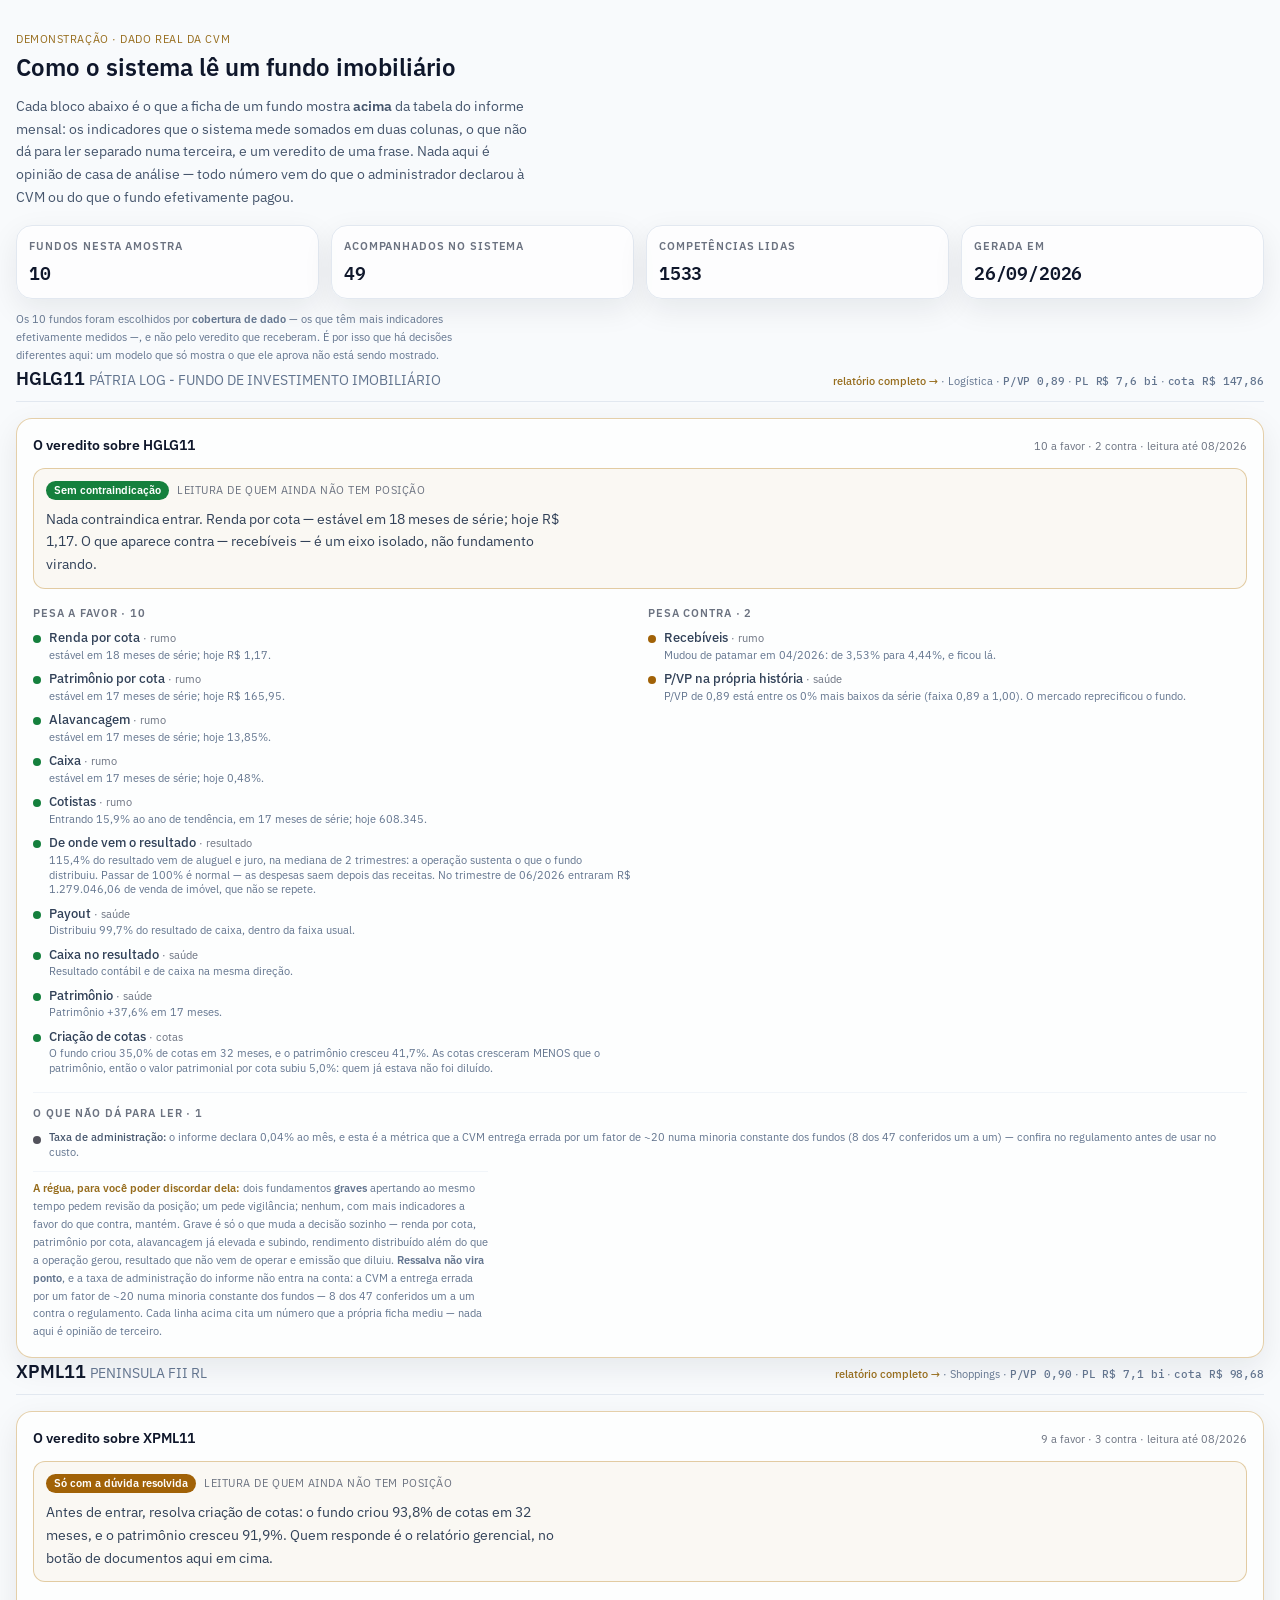
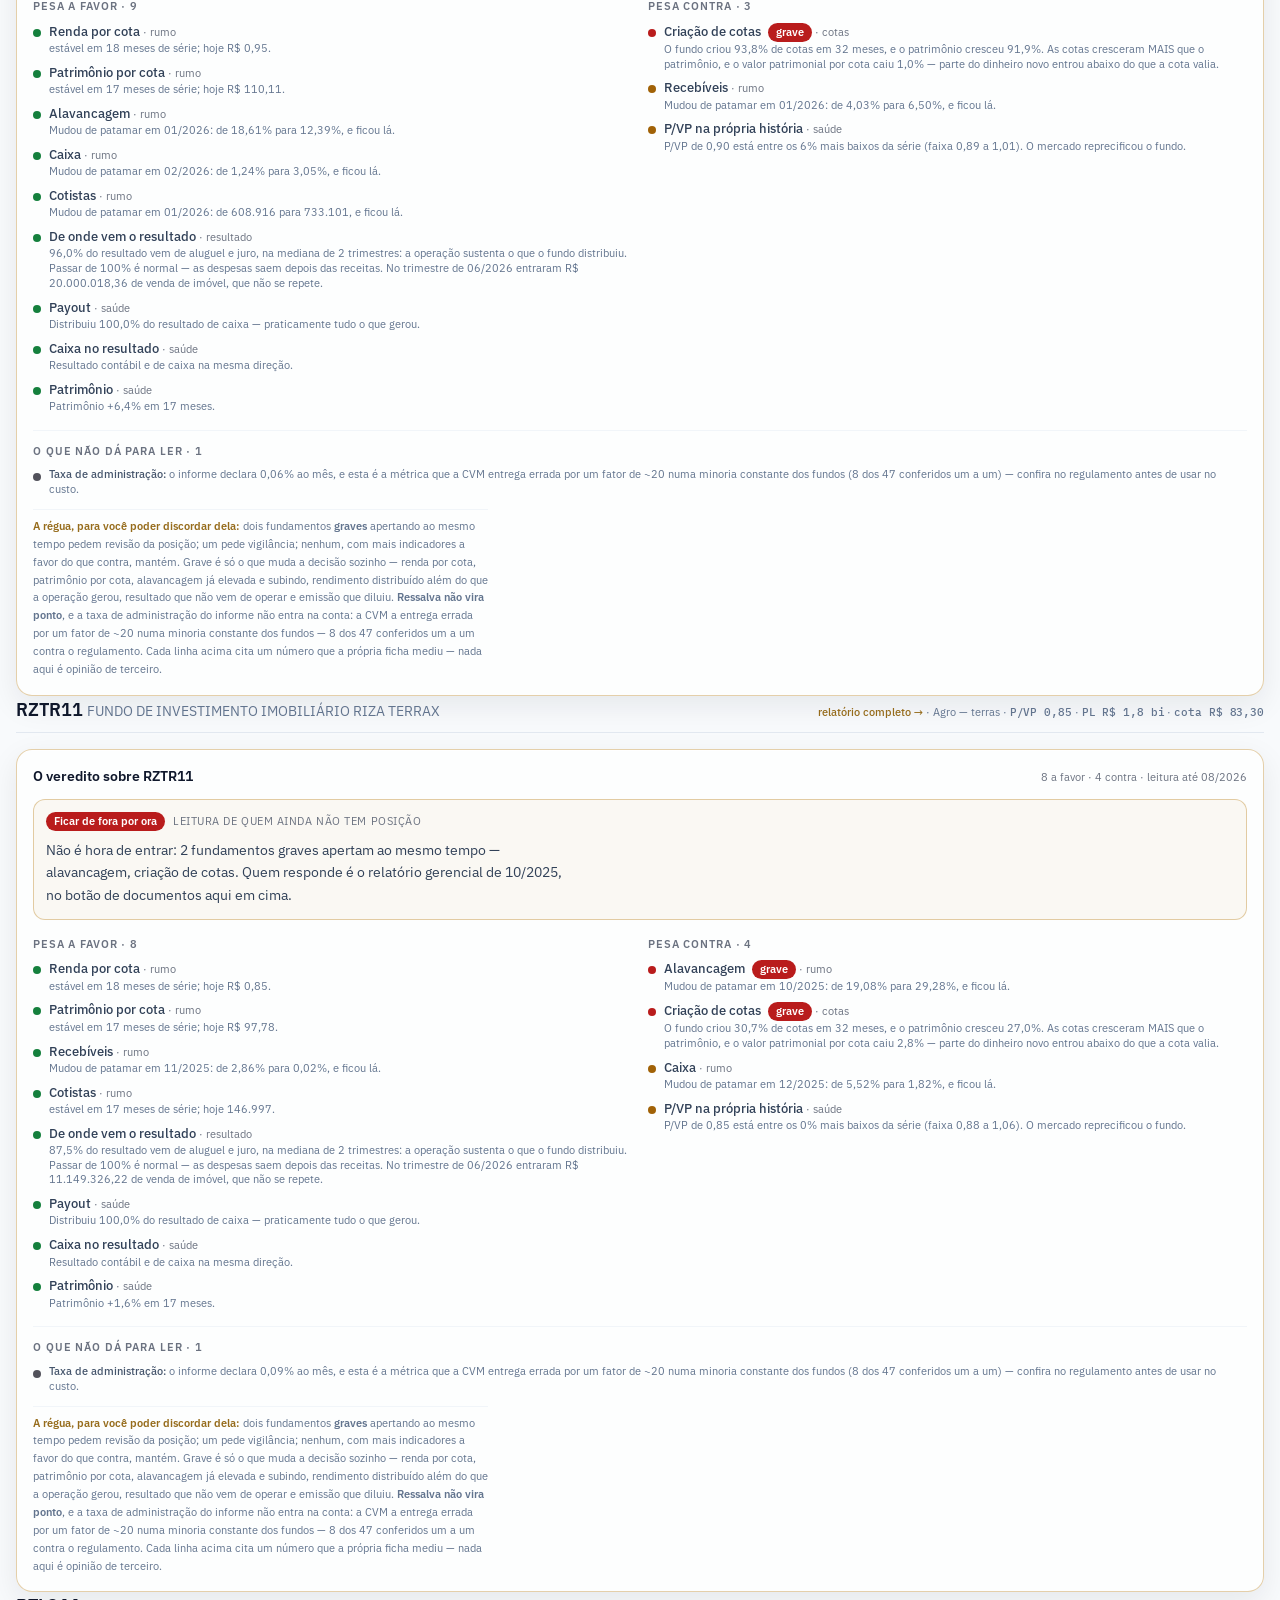
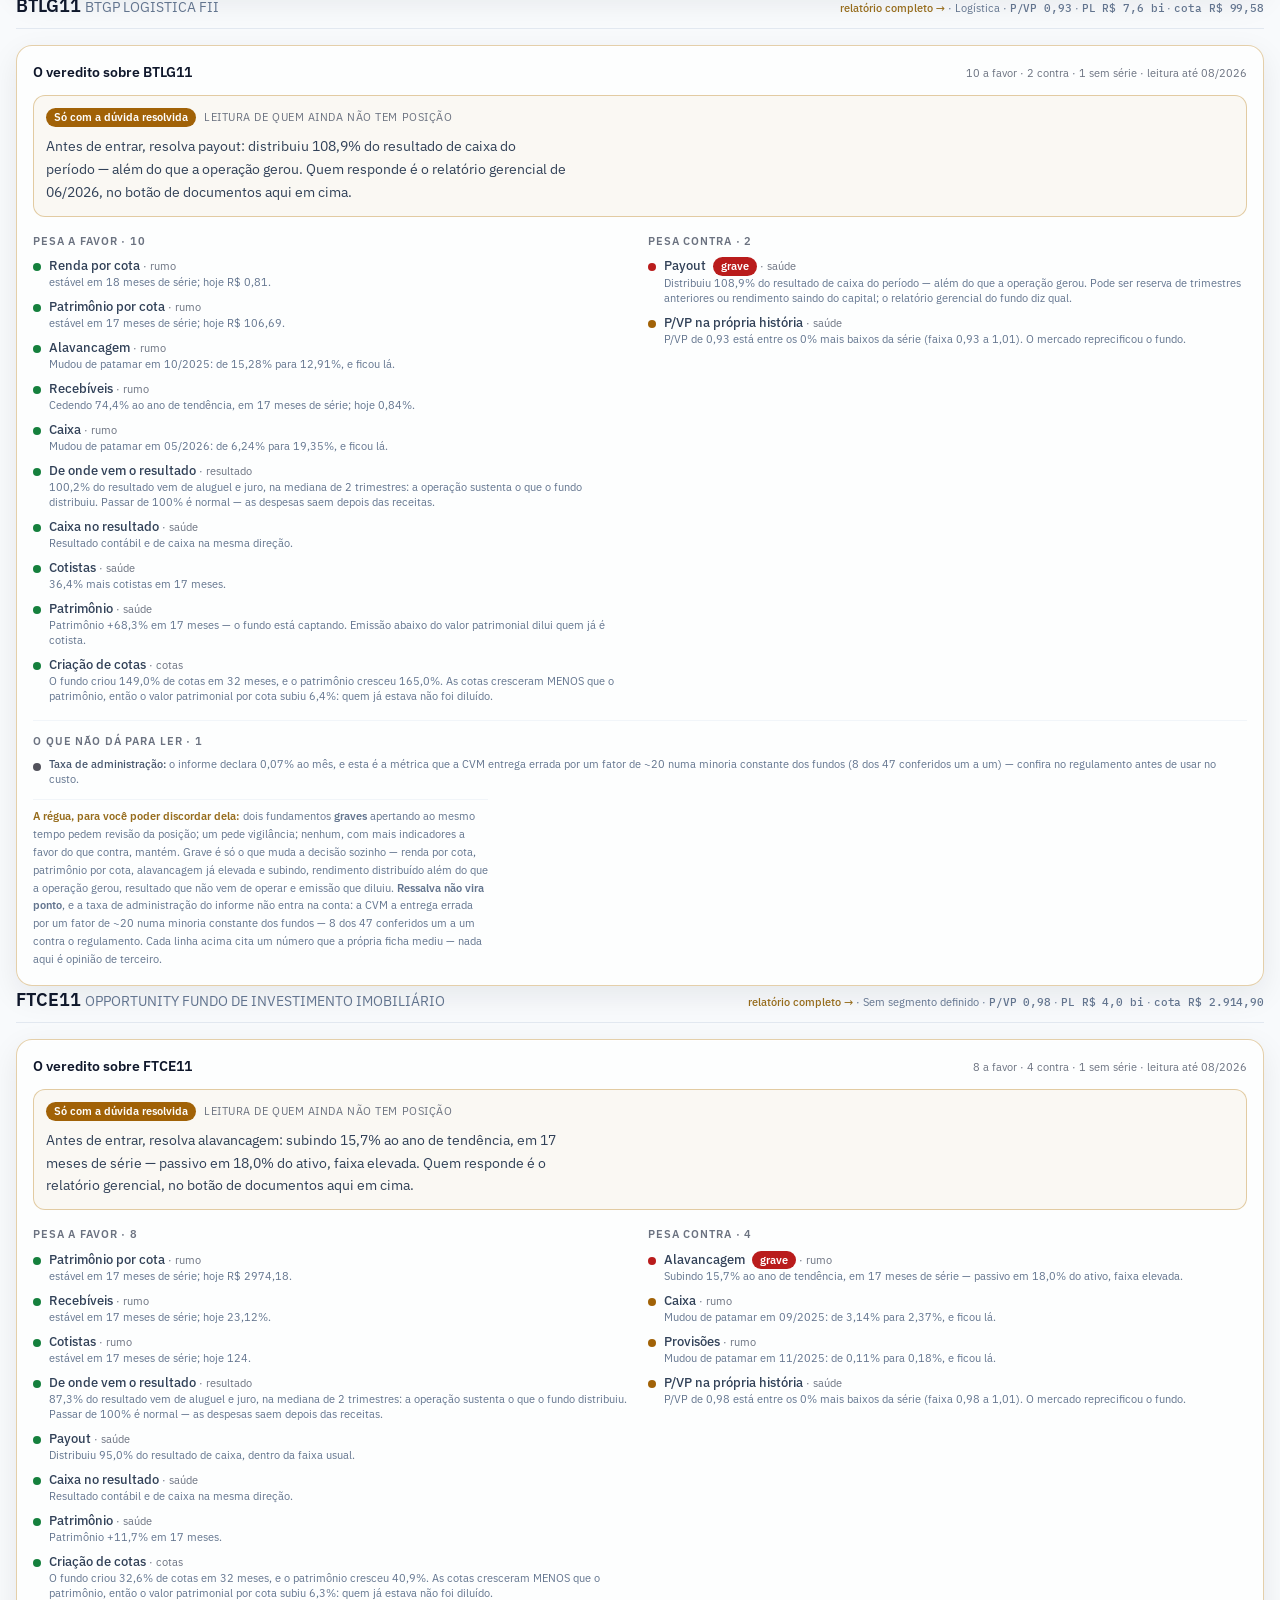
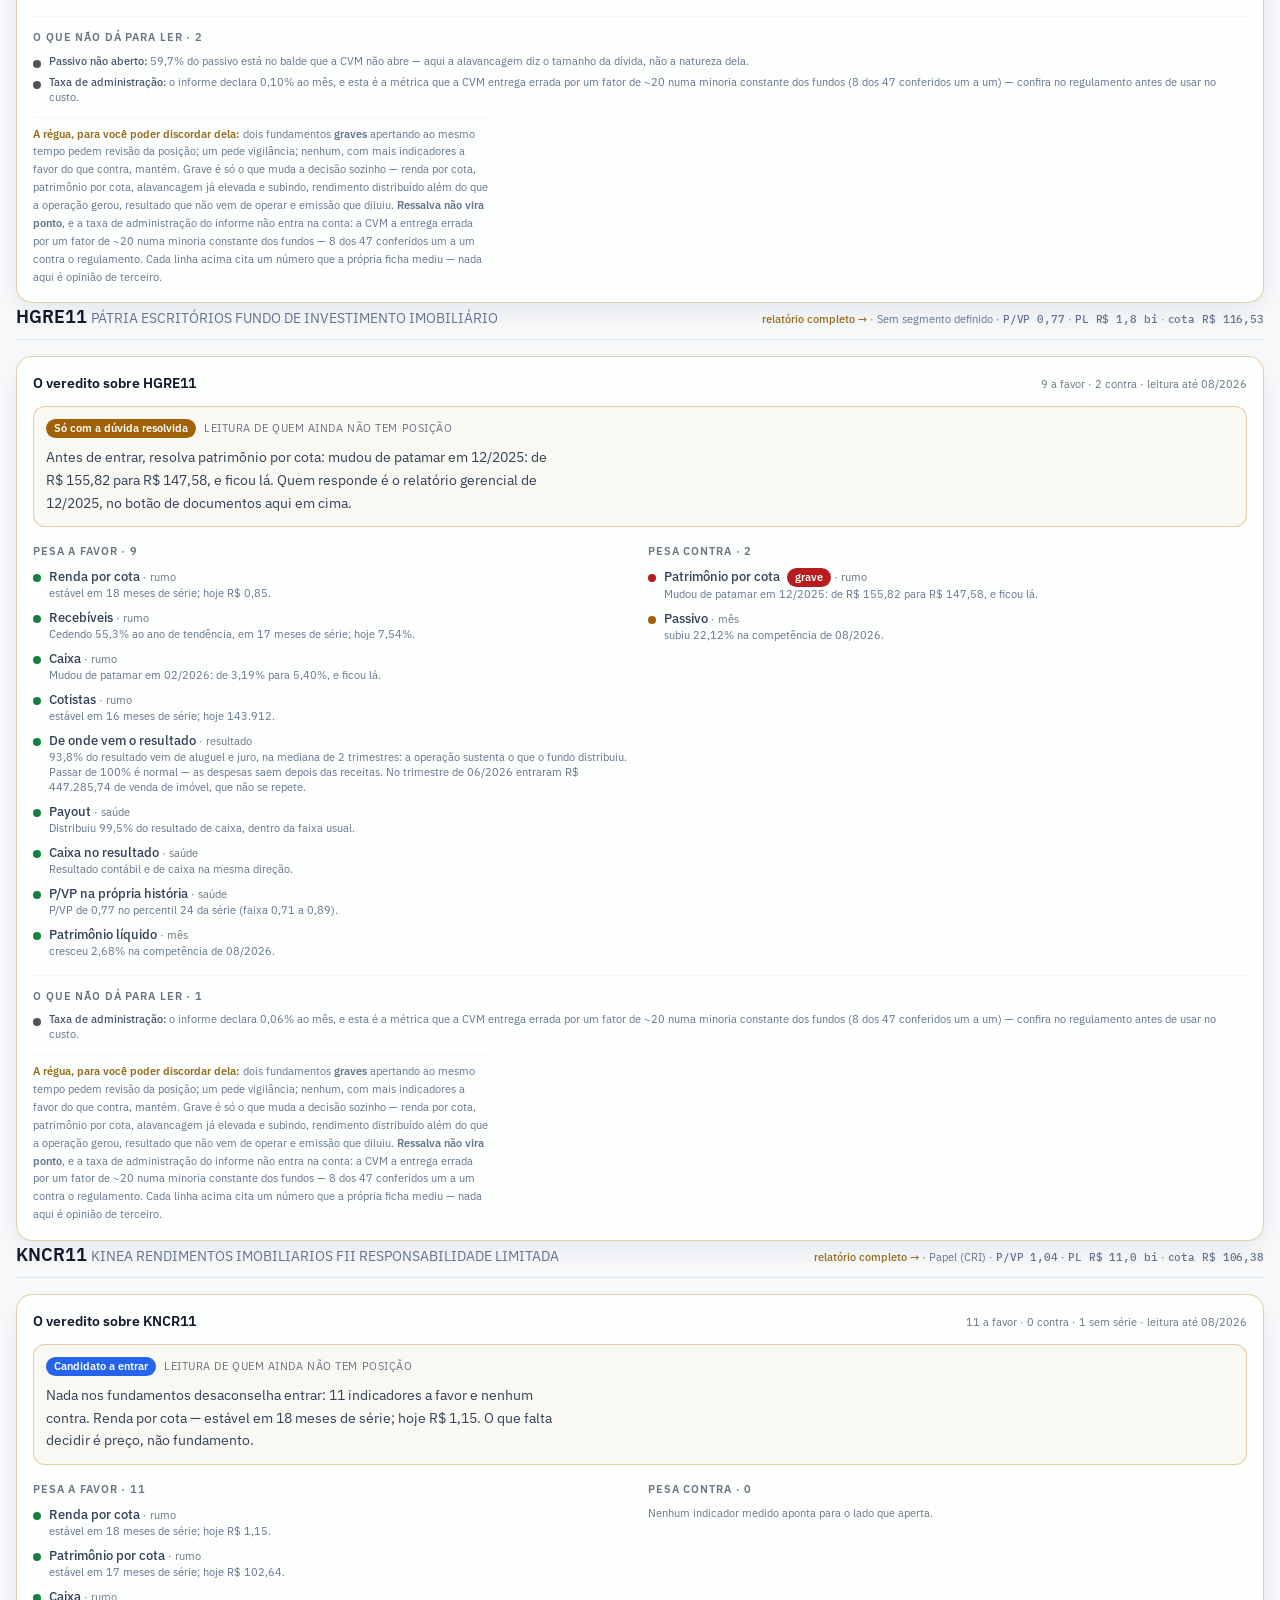
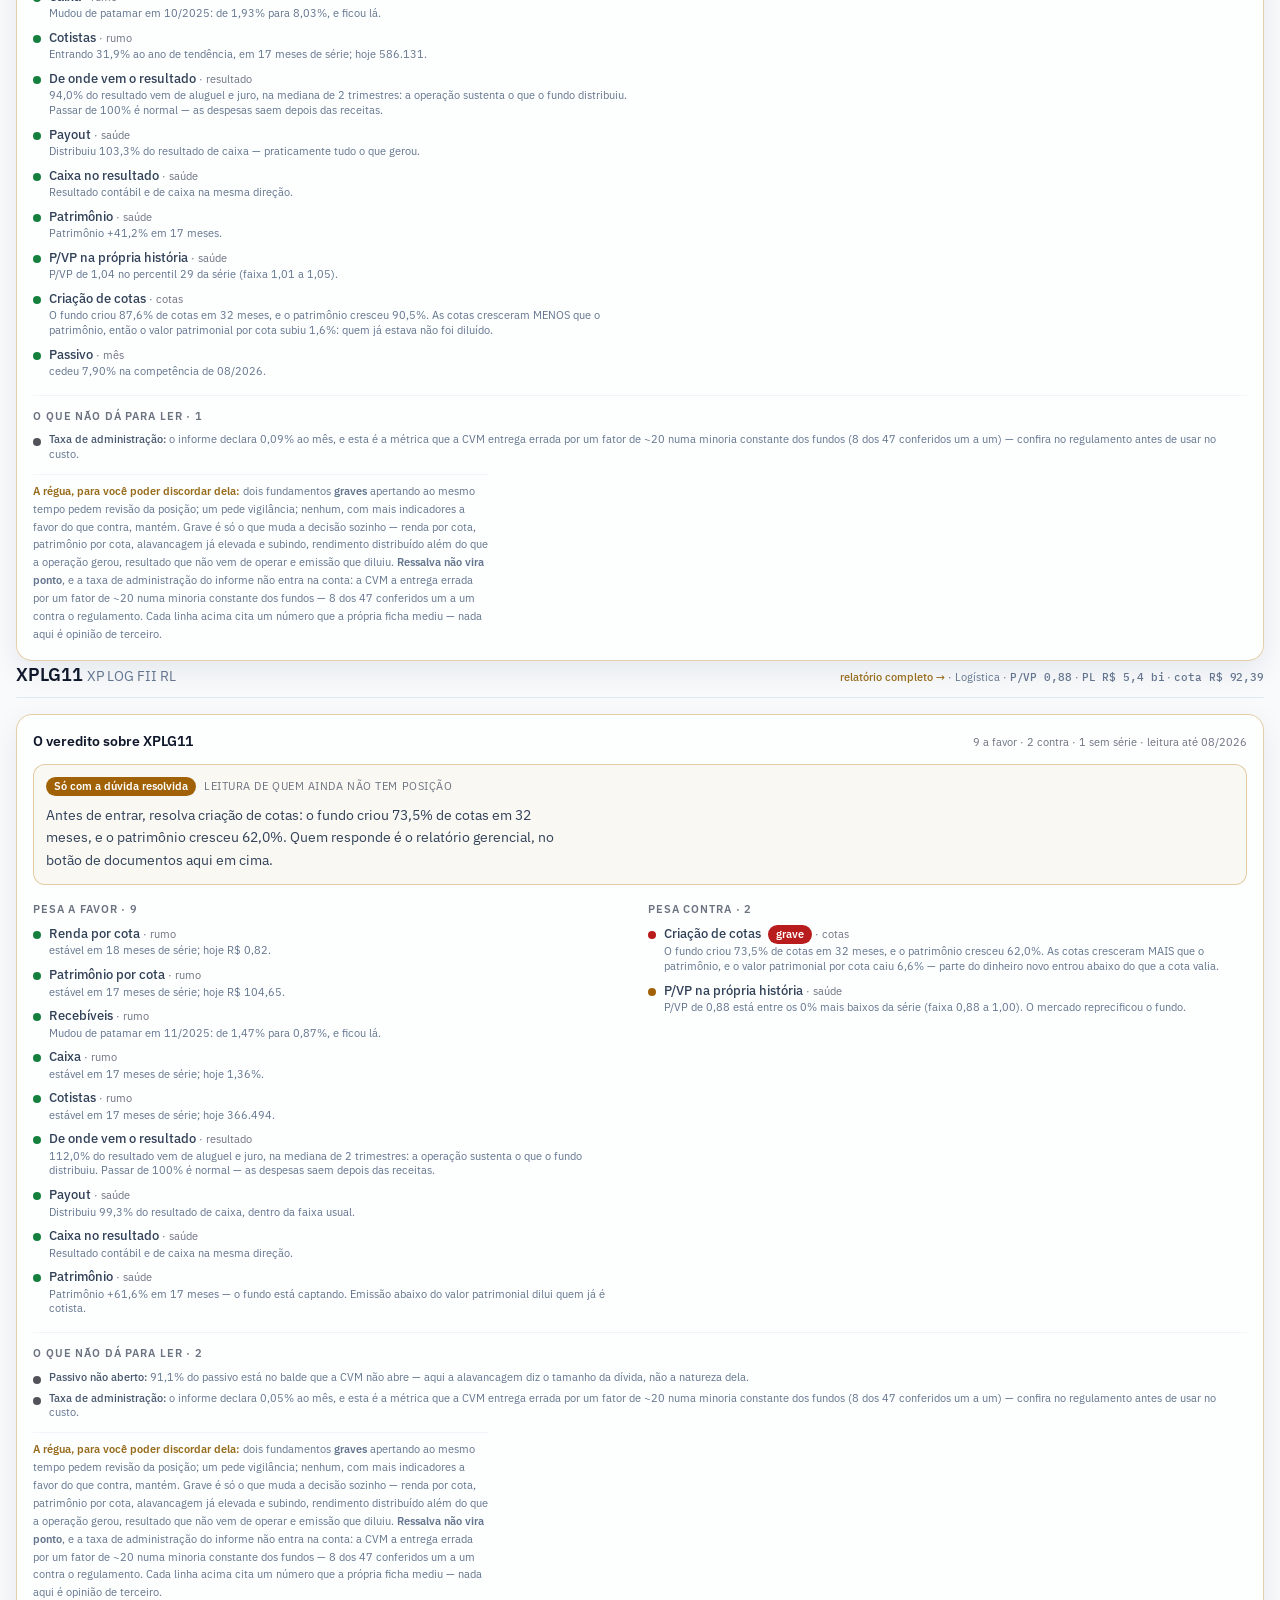
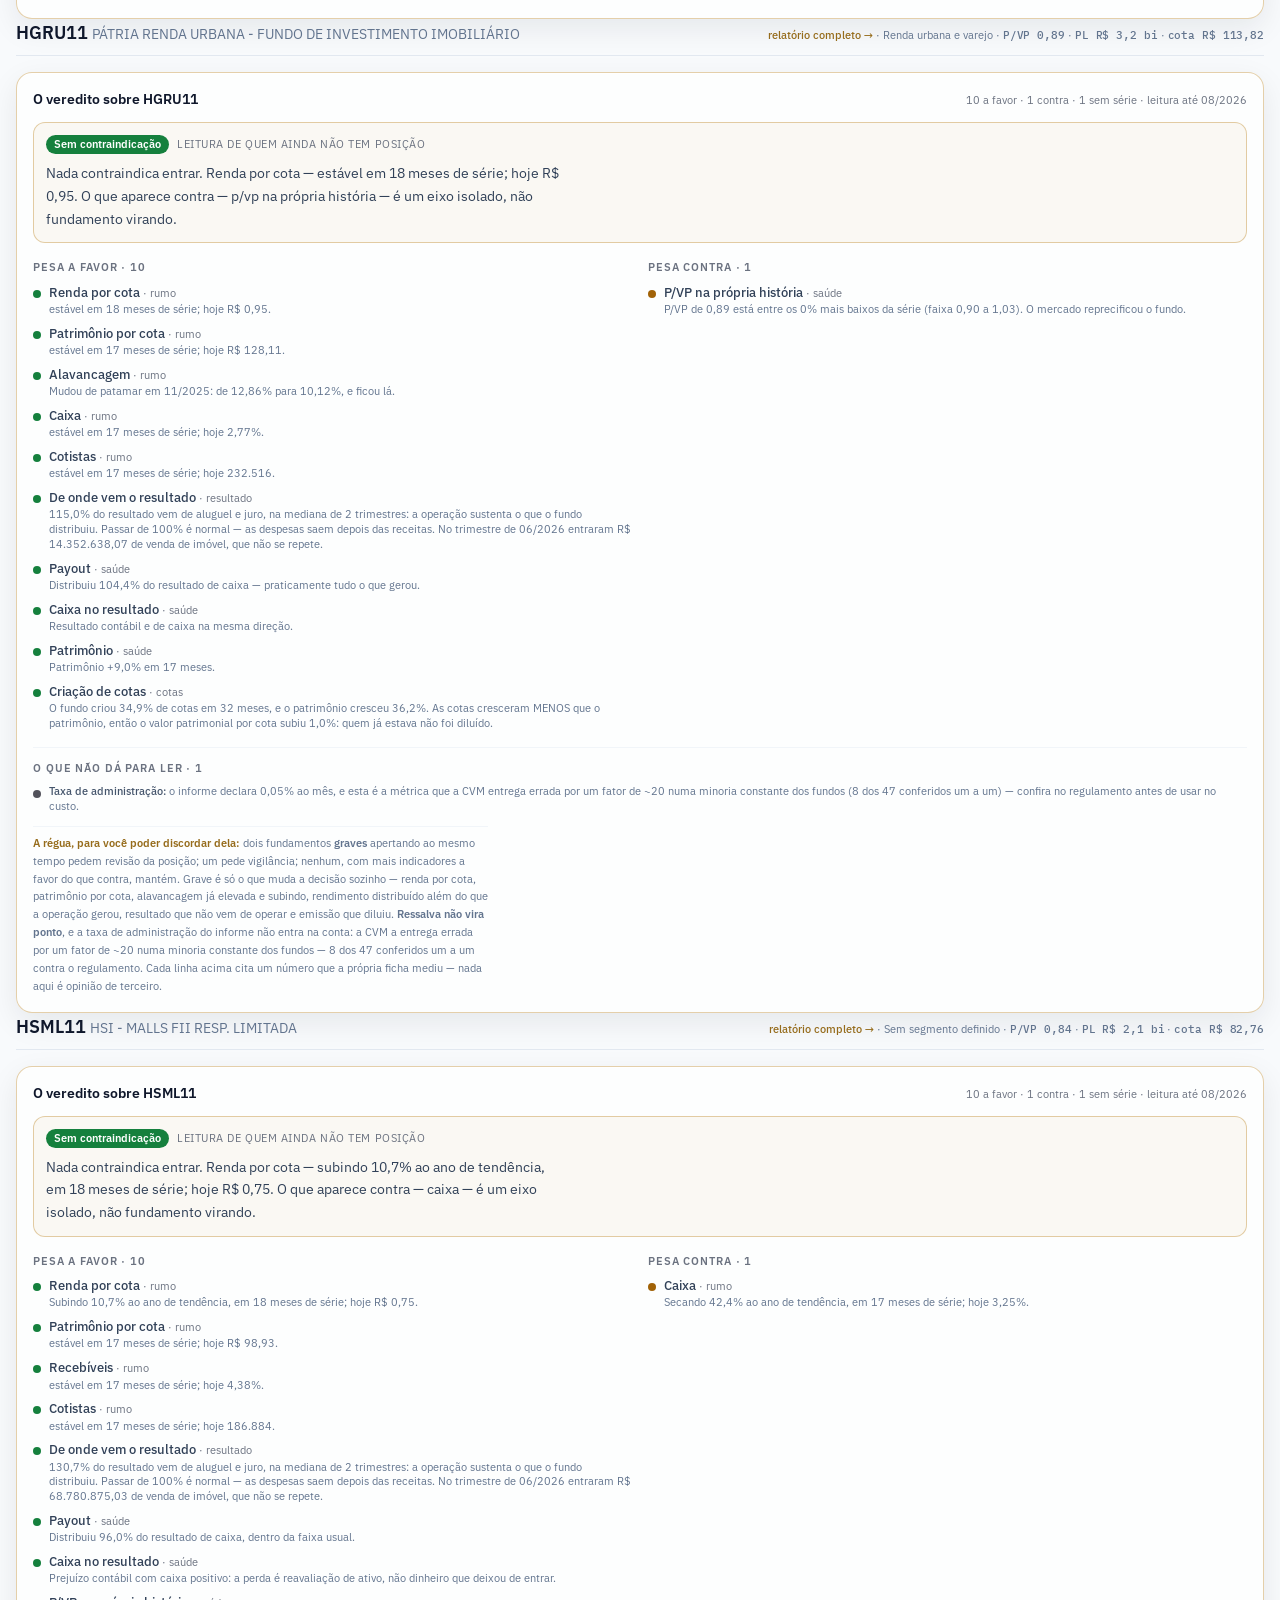
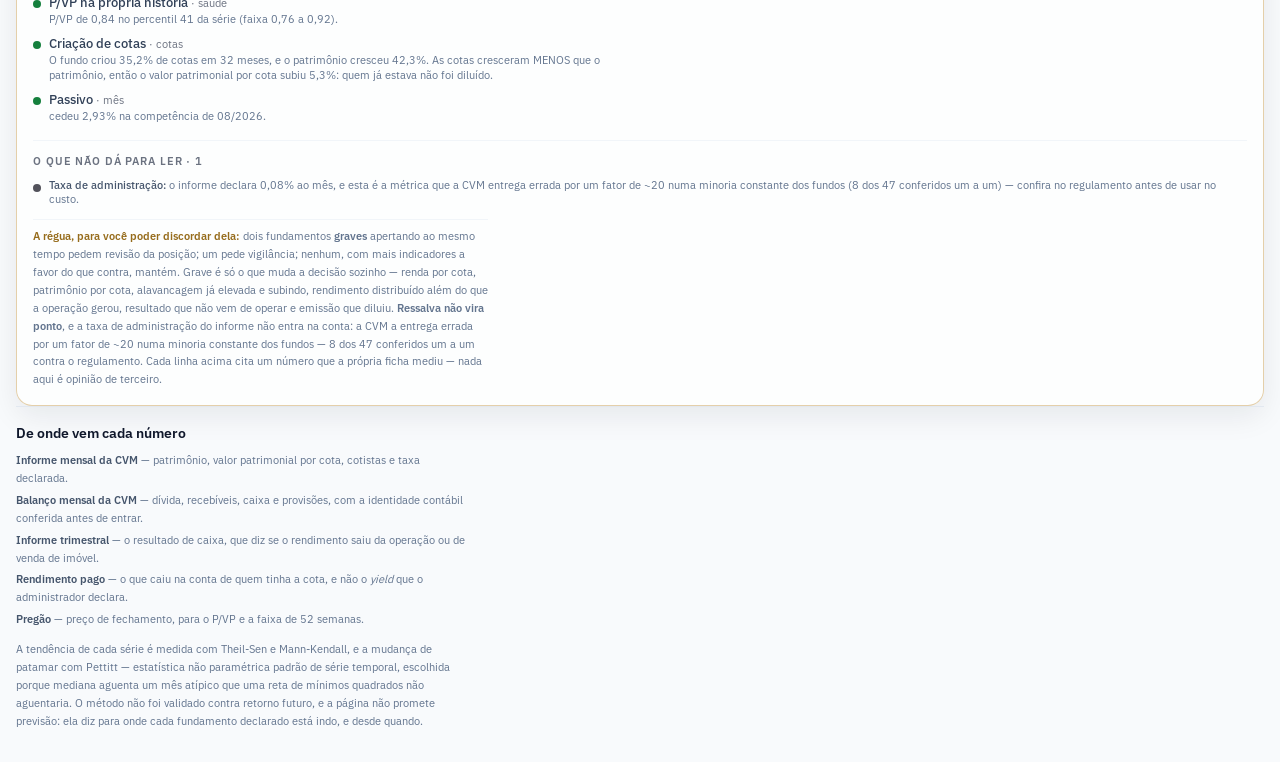
==== index.html @ 57e3ba71 "A demonstração pública: dez fundos lidos pelo sistema Páginas estáticas geradas por bin/gerar_pagina" ====
<!doctype html>
<html lang="pt-br" class="">
<head>
  <meta charset="utf-8">
  <meta name="viewport" content="width=device-width, initial-scale=1">
  <title>Como o sistema lê um fundo imobiliário — 10 exemplos</title>
  
  
  <link rel="stylesheet" href="assets/app.css">
  
</head>
<body class="bg-slate-50">
  <main class="mx-auto max-w-5xl px-4 py-8">
    <header class="mb-8">
      <p class="text-rotulo uppercase tracking-wider text-brand-texto">Demonstração · dado real da CVM</p>
      <h1 class="mt-1 text-2xl font-semibold text-slate-900">Como o sistema lê um fundo imobiliário</h1>
      <p class="mt-3 max-w-prose text-sm leading-relaxed text-slate-600">
        Cada bloco abaixo é o que a ficha de um fundo mostra <strong>acima</strong> da tabela do informe
        mensal: os indicadores que o sistema mede somados em duas colunas, o que não dá para ler
        separado numa terceira, e um veredito de uma frase. Nada aqui é opinião de casa de análise —
        todo número vem do que o administrador declarou à CVM ou do que o fundo efetivamente pagou.
      </p>
      <dl class="mt-4 grid grid-cols-2 gap-3 sm:grid-cols-4">
        <div class="card card-soft p-3">
          <dt class="card-titulo">Fundos nesta amostra</dt>
          <dd class="num mt-1 text-lg font-semibold text-slate-900">10</dd>
        </div>
        <div class="card card-soft p-3">
          <dt class="card-titulo">Acompanhados no sistema</dt>
          <dd class="num mt-1 text-lg font-semibold text-slate-900">49</dd>
        </div>
        <div class="card card-soft p-3">
          <dt class="card-titulo">Competências lidas</dt>
          <dd class="num mt-1 text-lg font-semibold text-slate-900">1533</dd>
        </div>
        <div class="card card-soft p-3">
          <dt class="card-titulo">Gerada em</dt>
          <dd class="num mt-1 text-lg font-semibold text-slate-900">26/09/2026</dd>
        </div>
      </dl>
      <p class="mt-3 max-w-prose text-rotulo leading-relaxed text-slate-500">
        Os 10 fundos foram escolhidos por <strong>cobertura de dado</strong> — os que têm
        mais indicadores efetivamente medidos —, e não pelo veredito que receberam. É por isso que
        há decisões diferentes aqui: um modelo que só mostra o que ele aprova não está sendo mostrado.
      </p>
    </header>

    
      <section class="mb-8">
        <div class="flex flex-wrap items-baseline justify-between gap-x-3 gap-y-1 border-b border-slate-200 pb-2 dark:border-white/10">
          <h2 class="text-lg font-semibold text-slate-900">
            HGLG11
            <span class="text-sm font-normal text-slate-500">PÁTRIA LOG - FUNDO DE INVESTIMENTO IMOBILIÁRIO</span>
          </h2>
          <p class="text-rotulo text-slate-500">
            
              <a href="fundo-hglg11.html" class="font-medium text-brand-texto hover:underline">relatório completo →</a>
              ·
            
            Logística
            · <span class="num">P/VP 0,89</span>
            · <span class="num">PL R$ 7,6 bi</span>
            · <span class="num">cota R$ 147,86</span>
          </p>
        </div>
        
<div class="card card-soft mt-4 border-brand/40 p-4">
  <div class="mb-3 flex flex-wrap items-baseline justify-between gap-2">
    <h2 class="secao-titulo">O veredito sobre HGLG11</h2>
    <span class="text-rotulo text-slate-400">
      10 a favor · 2 contra
      · leitura até 08/2026
    </span>
  </div>

  <div class="rounded-xl border border-brand/40 bg-brand/5 p-3">
    <div class="flex flex-wrap items-center gap-2">
      <span class="tag tag-estavel">Sem contraindicação</span>
      
      <span class="text-rotulo uppercase tracking-wider text-slate-400">
        leitura de quem ainda não tem posição
        
      </span>
    </div>
    
    <p class="mt-2 max-w-prose text-sm leading-relaxed text-slate-700">Nada contraindica entrar. Renda por cota — estável em 18 meses de série; hoje R$ 1,17. O que aparece contra — recebíveis — é um eixo isolado, não fundamento virando.</p>
  </div>

  
    <div class="mt-4 grid gap-4 md:grid-cols-2">
      <div>
        <h3 class="card-titulo mb-2">Pesa a favor · 10</h3>
        
          <ul class="space-y-2">
            
              <li class="flex items-start gap-2">
                <span class="ponto ponto-estavel mt-1.5" aria-hidden="true"></span>
                <span class="min-w-0">
                  <span class="block text-dado font-medium text-slate-700">
                    Renda por cota
                    <span class="text-rotulo font-normal text-slate-400">· rumo</span>
                  </span>
                  <span class="block text-rotulo text-slate-500">estável em 18 meses de série; hoje R$ 1,17.</span>
                </span>
              </li>
            
              <li class="flex items-start gap-2">
                <span class="ponto ponto-estavel mt-1.5" aria-hidden="true"></span>
                <span class="min-w-0">
                  <span class="block text-dado font-medium text-slate-700">
                    Patrimônio por cota
                    <span class="text-rotulo font-normal text-slate-400">· rumo</span>
                  </span>
                  <span class="block text-rotulo text-slate-500">estável em 17 meses de série; hoje R$ 165,95.</span>
                </span>
              </li>
            
              <li class="flex items-start gap-2">
                <span class="ponto ponto-estavel mt-1.5" aria-hidden="true"></span>
                <span class="min-w-0">
                  <span class="block text-dado font-medium text-slate-700">
                    Alavancagem
                    <span class="text-rotulo font-normal text-slate-400">· rumo</span>
                  </span>
                  <span class="block text-rotulo text-slate-500">estável em 17 meses de série; hoje 13,85%.</span>
                </span>
              </li>
            
              <li class="flex items-start gap-2">
                <span class="ponto ponto-estavel mt-1.5" aria-hidden="true"></span>
                <span class="min-w-0">
                  <span class="block text-dado font-medium text-slate-700">
                    Caixa
                    <span class="text-rotulo font-normal text-slate-400">· rumo</span>
                  </span>
                  <span class="block text-rotulo text-slate-500">estável em 17 meses de série; hoje 0,48%.</span>
                </span>
              </li>
            
              <li class="flex items-start gap-2">
                <span class="ponto ponto-estavel mt-1.5" aria-hidden="true"></span>
                <span class="min-w-0">
                  <span class="block text-dado font-medium text-slate-700">
                    Cotistas
                    <span class="text-rotulo font-normal text-slate-400">· rumo</span>
                  </span>
                  <span class="block text-rotulo text-slate-500">Entrando 15,9% ao ano de tendência, em 17 meses de série; hoje 608.345.</span>
                </span>
              </li>
            
              <li class="flex items-start gap-2">
                <span class="ponto ponto-estavel mt-1.5" aria-hidden="true"></span>
                <span class="min-w-0">
                  <span class="block text-dado font-medium text-slate-700">
                    De onde vem o resultado
                    <span class="text-rotulo font-normal text-slate-400">· resultado</span>
                  </span>
                  <span class="block text-rotulo text-slate-500">115,4% do resultado vem de aluguel e juro, na mediana de 2 trimestres: a operação sustenta o que o fundo distribuiu. Passar de 100% é normal — as despesas saem depois das receitas. No trimestre de 06/2026 entraram R$ 1.279.046,06 de venda de imóvel, que não se repete.</span>
                </span>
              </li>
            
              <li class="flex items-start gap-2">
                <span class="ponto ponto-estavel mt-1.5" aria-hidden="true"></span>
                <span class="min-w-0">
                  <span class="block text-dado font-medium text-slate-700">
                    Payout
                    <span class="text-rotulo font-normal text-slate-400">· saúde</span>
                  </span>
                  <span class="block text-rotulo text-slate-500">Distribuiu 99,7% do resultado de caixa, dentro da faixa usual.</span>
                </span>
              </li>
            
              <li class="flex items-start gap-2">
                <span class="ponto ponto-estavel mt-1.5" aria-hidden="true"></span>
                <span class="min-w-0">
                  <span class="block text-dado font-medium text-slate-700">
                    Caixa no resultado
                    <span class="text-rotulo font-normal text-slate-400">· saúde</span>
                  </span>
                  <span class="block text-rotulo text-slate-500">Resultado contábil e de caixa na mesma direção.</span>
                </span>
              </li>
            
              <li class="flex items-start gap-2">
                <span class="ponto ponto-estavel mt-1.5" aria-hidden="true"></span>
                <span class="min-w-0">
                  <span class="block text-dado font-medium text-slate-700">
                    Patrimônio
                    <span class="text-rotulo font-normal text-slate-400">· saúde</span>
                  </span>
                  <span class="block text-rotulo text-slate-500">Patrimônio +37,6% em 17 meses.</span>
                </span>
              </li>
            
              <li class="flex items-start gap-2">
                <span class="ponto ponto-estavel mt-1.5" aria-hidden="true"></span>
                <span class="min-w-0">
                  <span class="block text-dado font-medium text-slate-700">
                    Criação de cotas
                    <span class="text-rotulo font-normal text-slate-400">· cotas</span>
                  </span>
                  <span class="block text-rotulo text-slate-500">O fundo criou 35,0% de cotas em 32 meses, e o patrimônio cresceu 41,7%. As cotas cresceram MENOS que o patrimônio, então o valor patrimonial por cota subiu 5,0%: quem já estava não foi diluído.</span>
                </span>
              </li>
            
          </ul>
        
      </div>

      <div>
        <h3 class="card-titulo mb-2">Pesa contra · 2</h3>
        
          <ul class="space-y-2">
            
              <li class="flex items-start gap-2">
                
                <span class="ponto mt-1.5 ponto-alerta"
                      aria-hidden="true"></span>
                <span class="min-w-0">
                  <span class="block text-dado font-medium text-slate-700">
                    Recebíveis
                    
                    <span class="text-rotulo font-normal text-slate-400">· rumo</span>
                  </span>
                  <span class="block text-rotulo text-slate-500">Mudou de patamar em 04/2026: de 3,53% para 4,44%, e ficou lá.</span>
                </span>
              </li>
            
              <li class="flex items-start gap-2">
                
                <span class="ponto mt-1.5 ponto-alerta"
                      aria-hidden="true"></span>
                <span class="min-w-0">
                  <span class="block text-dado font-medium text-slate-700">
                    P/VP na própria história
                    
                    <span class="text-rotulo font-normal text-slate-400">· saúde</span>
                  </span>
                  <span class="block text-rotulo text-slate-500">P/VP de 0,89 está entre os 0% mais baixos da série (faixa 0,89 a 1,00). O mercado reprecificou o fundo.</span>
                </span>
              </li>
            
          </ul>
        
      </div>
    </div>
  

  
    <div class="mt-4 border-t border-slate-100 pt-3 dark:border-white/10">
      <h3 class="card-titulo mb-2">O que não dá para ler · 1</h3>
      <ul class="space-y-1.5">
        
          <li class="flex items-start gap-2">
            <span class="ponto ponto-neutro mt-1.5" aria-hidden="true"></span>
            <span class="text-rotulo text-slate-500">
              <strong class="font-medium text-slate-600">Taxa de administração:</strong> o informe declara 0,04% ao mês, e esta é a métrica que a CVM entrega errada por um fator de ~20 numa minoria constante dos fundos (8 dos 47 conferidos um a um) — confira no regulamento antes de usar no custo.
            </span>
          </li>
        
      </ul>
    </div>
  

  <p class="mt-3 max-w-prose border-t border-slate-100 pt-2 text-rotulo leading-relaxed text-slate-500 dark:border-white/10">
    <strong class="text-brand-texto">A régua, para você poder discordar dela:</strong>
    dois fundamentos <strong>graves</strong> apertando ao mesmo tempo pedem revisão da posição;
    um pede vigilância; nenhum, com mais indicadores a favor do que contra, mantém.
    Grave é só o que muda a decisão sozinho — renda por cota, patrimônio por cota, alavancagem
    já elevada e subindo, rendimento distribuído além do que a operação gerou, resultado que
    não vem de operar e emissão que diluiu.
    <strong>Ressalva não vira ponto</strong>, e a taxa de administração do informe não entra na
    conta: a CVM a entrega errada por um fator de ~20 numa minoria constante dos fundos — 8 dos 47
    conferidos um a um contra o regulamento.
    Cada linha acima cita um número que a própria ficha mediu — nada aqui é opinião de terceiro.
  </p>
</div>

      </section>
    
      <section class="mb-8">
        <div class="flex flex-wrap items-baseline justify-between gap-x-3 gap-y-1 border-b border-slate-200 pb-2 dark:border-white/10">
          <h2 class="text-lg font-semibold text-slate-900">
            XPML11
            <span class="text-sm font-normal text-slate-500">PENINSULA FII RL</span>
          </h2>
          <p class="text-rotulo text-slate-500">
            
              <a href="fundo-xpml11.html" class="font-medium text-brand-texto hover:underline">relatório completo →</a>
              ·
            
            Shoppings
            · <span class="num">P/VP 0,90</span>
            · <span class="num">PL R$ 7,1 bi</span>
            · <span class="num">cota R$ 98,68</span>
          </p>
        </div>
        
<div class="card card-soft mt-4 border-brand/40 p-4">
  <div class="mb-3 flex flex-wrap items-baseline justify-between gap-2">
    <h2 class="secao-titulo">O veredito sobre XPML11</h2>
    <span class="text-rotulo text-slate-400">
      9 a favor · 3 contra
      · leitura até 08/2026
    </span>
  </div>

  <div class="rounded-xl border border-brand/40 bg-brand/5 p-3">
    <div class="flex flex-wrap items-center gap-2">
      <span class="tag tag-alerta">Só com a dúvida resolvida</span>
      
      <span class="text-rotulo uppercase tracking-wider text-slate-400">
        leitura de quem ainda não tem posição
        
      </span>
    </div>
    
    <p class="mt-2 max-w-prose text-sm leading-relaxed text-slate-700">Antes de entrar, resolva criação de cotas: o fundo criou 93,8% de cotas em 32 meses, e o patrimônio cresceu 91,9%. Quem responde é o relatório gerencial, no botão de documentos aqui em cima.</p>
  </div>

  
    <div class="mt-4 grid gap-4 md:grid-cols-2">
      <div>
        <h3 class="card-titulo mb-2">Pesa a favor · 9</h3>
        
          <ul class="space-y-2">
            
              <li class="flex items-start gap-2">
                <span class="ponto ponto-estavel mt-1.5" aria-hidden="true"></span>
                <span class="min-w-0">
                  <span class="block text-dado font-medium text-slate-700">
                    Renda por cota
                    <span class="text-rotulo font-normal text-slate-400">· rumo</span>
                  </span>
                  <span class="block text-rotulo text-slate-500">estável em 18 meses de série; hoje R$ 0,95.</span>
                </span>
              </li>
            
              <li class="flex items-start gap-2">
                <span class="ponto ponto-estavel mt-1.5" aria-hidden="true"></span>
                <span class="min-w-0">
                  <span class="block text-dado font-medium text-slate-700">
                    Patrimônio por cota
                    <span class="text-rotulo font-normal text-slate-400">· rumo</span>
                  </span>
                  <span class="block text-rotulo text-slate-500">estável em 17 meses de série; hoje R$ 110,11.</span>
                </span>
              </li>
            
              <li class="flex items-start gap-2">
                <span class="ponto ponto-estavel mt-1.5" aria-hidden="true"></span>
                <span class="min-w-0">
                  <span class="block text-dado font-medium text-slate-700">
                    Alavancagem
                    <span class="text-rotulo font-normal text-slate-400">· rumo</span>
                  </span>
                  <span class="block text-rotulo text-slate-500">Mudou de patamar em 01/2026: de 18,61% para 12,39%, e ficou lá.</span>
                </span>
              </li>
            
              <li class="flex items-start gap-2">
                <span class="ponto ponto-estavel mt-1.5" aria-hidden="true"></span>
                <span class="min-w-0">
                  <span class="block text-dado font-medium text-slate-700">
                    Caixa
                    <span class="text-rotulo font-normal text-slate-400">· rumo</span>
                  </span>
                  <span class="block text-rotulo text-slate-500">Mudou de patamar em 02/2026: de 1,24% para 3,05%, e ficou lá.</span>
                </span>
              </li>
            
              <li class="flex items-start gap-2">
                <span class="ponto ponto-estavel mt-1.5" aria-hidden="true"></span>
                <span class="min-w-0">
                  <span class="block text-dado font-medium text-slate-700">
                    Cotistas
                    <span class="text-rotulo font-normal text-slate-400">· rumo</span>
                  </span>
                  <span class="block text-rotulo text-slate-500">Mudou de patamar em 01/2026: de 608.916 para 733.101, e ficou lá.</span>
                </span>
              </li>
            
              <li class="flex items-start gap-2">
                <span class="ponto ponto-estavel mt-1.5" aria-hidden="true"></span>
                <span class="min-w-0">
                  <span class="block text-dado font-medium text-slate-700">
                    De onde vem o resultado
                    <span class="text-rotulo font-normal text-slate-400">· resultado</span>
                  </span>
                  <span class="block text-rotulo text-slate-500">96,0% do resultado vem de aluguel e juro, na mediana de 2 trimestres: a operação sustenta o que o fundo distribuiu. Passar de 100% é normal — as despesas saem depois das receitas. No trimestre de 06/2026 entraram R$ 20.000.018,36 de venda de imóvel, que não se repete.</span>
                </span>
              </li>
            
              <li class="flex items-start gap-2">
                <span class="ponto ponto-estavel mt-1.5" aria-hidden="true"></span>
                <span class="min-w-0">
                  <span class="block text-dado font-medium text-slate-700">
                    Payout
                    <span class="text-rotulo font-normal text-slate-400">· saúde</span>
                  </span>
                  <span class="block text-rotulo text-slate-500">Distribuiu 100,0% do resultado de caixa — praticamente tudo o que gerou.</span>
                </span>
              </li>
            
              <li class="flex items-start gap-2">
                <span class="ponto ponto-estavel mt-1.5" aria-hidden="true"></span>
                <span class="min-w-0">
                  <span class="block text-dado font-medium text-slate-700">
                    Caixa no resultado
                    <span class="text-rotulo font-normal text-slate-400">· saúde</span>
                  </span>
                  <span class="block text-rotulo text-slate-500">Resultado contábil e de caixa na mesma direção.</span>
                </span>
              </li>
            
              <li class="flex items-start gap-2">
                <span class="ponto ponto-estavel mt-1.5" aria-hidden="true"></span>
                <span class="min-w-0">
                  <span class="block text-dado font-medium text-slate-700">
                    Patrimônio
                    <span class="text-rotulo font-normal text-slate-400">· saúde</span>
                  </span>
                  <span class="block text-rotulo text-slate-500">Patrimônio +6,4% em 17 meses.</span>
                </span>
              </li>
            
          </ul>
        
      </div>

      <div>
        <h3 class="card-titulo mb-2">Pesa contra · 3</h3>
        
          <ul class="space-y-2">
            
              <li class="flex items-start gap-2">
                
                <span class="ponto mt-1.5 ponto-pior"
                      aria-hidden="true"></span>
                <span class="min-w-0">
                  <span class="block text-dado font-medium text-slate-700">
                    Criação de cotas
                    <span class="tag tag-pior ml-1">grave</span>
                    <span class="text-rotulo font-normal text-slate-400">· cotas</span>
                  </span>
                  <span class="block text-rotulo text-slate-500">O fundo criou 93,8% de cotas em 32 meses, e o patrimônio cresceu 91,9%. As cotas cresceram MAIS que o patrimônio, e o valor patrimonial por cota caiu 1,0% — parte do dinheiro novo entrou abaixo do que a cota valia.</span>
                </span>
              </li>
            
              <li class="flex items-start gap-2">
                
                <span class="ponto mt-1.5 ponto-alerta"
                      aria-hidden="true"></span>
                <span class="min-w-0">
                  <span class="block text-dado font-medium text-slate-700">
                    Recebíveis
                    
                    <span class="text-rotulo font-normal text-slate-400">· rumo</span>
                  </span>
                  <span class="block text-rotulo text-slate-500">Mudou de patamar em 01/2026: de 4,03% para 6,50%, e ficou lá.</span>
                </span>
              </li>
            
              <li class="flex items-start gap-2">
                
                <span class="ponto mt-1.5 ponto-alerta"
                      aria-hidden="true"></span>
                <span class="min-w-0">
                  <span class="block text-dado font-medium text-slate-700">
                    P/VP na própria história
                    
                    <span class="text-rotulo font-normal text-slate-400">· saúde</span>
                  </span>
                  <span class="block text-rotulo text-slate-500">P/VP de 0,90 está entre os 6% mais baixos da série (faixa 0,89 a 1,01). O mercado reprecificou o fundo.</span>
                </span>
              </li>
            
          </ul>
        
      </div>
    </div>
  

  
    <div class="mt-4 border-t border-slate-100 pt-3 dark:border-white/10">
      <h3 class="card-titulo mb-2">O que não dá para ler · 1</h3>
      <ul class="space-y-1.5">
        
          <li class="flex items-start gap-2">
            <span class="ponto ponto-neutro mt-1.5" aria-hidden="true"></span>
            <span class="text-rotulo text-slate-500">
              <strong class="font-medium text-slate-600">Taxa de administração:</strong> o informe declara 0,06% ao mês, e esta é a métrica que a CVM entrega errada por um fator de ~20 numa minoria constante dos fundos (8 dos 47 conferidos um a um) — confira no regulamento antes de usar no custo.
            </span>
          </li>
        
      </ul>
    </div>
  

  <p class="mt-3 max-w-prose border-t border-slate-100 pt-2 text-rotulo leading-relaxed text-slate-500 dark:border-white/10">
    <strong class="text-brand-texto">A régua, para você poder discordar dela:</strong>
    dois fundamentos <strong>graves</strong> apertando ao mesmo tempo pedem revisão da posição;
    um pede vigilância; nenhum, com mais indicadores a favor do que contra, mantém.
    Grave é só o que muda a decisão sozinho — renda por cota, patrimônio por cota, alavancagem
    já elevada e subindo, rendimento distribuído além do que a operação gerou, resultado que
    não vem de operar e emissão que diluiu.
    <strong>Ressalva não vira ponto</strong>, e a taxa de administração do informe não entra na
    conta: a CVM a entrega errada por um fator de ~20 numa minoria constante dos fundos — 8 dos 47
    conferidos um a um contra o regulamento.
    Cada linha acima cita um número que a própria ficha mediu — nada aqui é opinião de terceiro.
  </p>
</div>

      </section>
    
      <section class="mb-8">
        <div class="flex flex-wrap items-baseline justify-between gap-x-3 gap-y-1 border-b border-slate-200 pb-2 dark:border-white/10">
          <h2 class="text-lg font-semibold text-slate-900">
            RZTR11
            <span class="text-sm font-normal text-slate-500">FUNDO DE INVESTIMENTO IMOBILIÁRIO RIZA TERRAX</span>
          </h2>
          <p class="text-rotulo text-slate-500">
            
              <a href="fundo-rztr11.html" class="font-medium text-brand-texto hover:underline">relatório completo →</a>
              ·
            
            Agro — terras
            · <span class="num">P/VP 0,85</span>
            · <span class="num">PL R$ 1,8 bi</span>
            · <span class="num">cota R$ 83,30</span>
          </p>
        </div>
        
<div class="card card-soft mt-4 border-brand/40 p-4">
  <div class="mb-3 flex flex-wrap items-baseline justify-between gap-2">
    <h2 class="secao-titulo">O veredito sobre RZTR11</h2>
    <span class="text-rotulo text-slate-400">
      8 a favor · 4 contra
      · leitura até 08/2026
    </span>
  </div>

  <div class="rounded-xl border border-brand/40 bg-brand/5 p-3">
    <div class="flex flex-wrap items-center gap-2">
      <span class="tag tag-pior">Ficar de fora por ora</span>
      
      <span class="text-rotulo uppercase tracking-wider text-slate-400">
        leitura de quem ainda não tem posição
        
      </span>
    </div>
    
    <p class="mt-2 max-w-prose text-sm leading-relaxed text-slate-700">Não é hora de entrar: 2 fundamentos graves apertam ao mesmo tempo — alavancagem, criação de cotas. Quem responde é o relatório gerencial de 10/2025, no botão de documentos aqui em cima.</p>
  </div>

  
    <div class="mt-4 grid gap-4 md:grid-cols-2">
      <div>
        <h3 class="card-titulo mb-2">Pesa a favor · 8</h3>
        
          <ul class="space-y-2">
            
              <li class="flex items-start gap-2">
                <span class="ponto ponto-estavel mt-1.5" aria-hidden="true"></span>
                <span class="min-w-0">
                  <span class="block text-dado font-medium text-slate-700">
                    Renda por cota
                    <span class="text-rotulo font-normal text-slate-400">· rumo</span>
                  </span>
                  <span class="block text-rotulo text-slate-500">estável em 18 meses de série; hoje R$ 0,85.</span>
                </span>
              </li>
            
              <li class="flex items-start gap-2">
                <span class="ponto ponto-estavel mt-1.5" aria-hidden="true"></span>
                <span class="min-w-0">
                  <span class="block text-dado font-medium text-slate-700">
                    Patrimônio por cota
                    <span class="text-rotulo font-normal text-slate-400">· rumo</span>
                  </span>
                  <span class="block text-rotulo text-slate-500">estável em 17 meses de série; hoje R$ 97,78.</span>
                </span>
              </li>
            
              <li class="flex items-start gap-2">
                <span class="ponto ponto-estavel mt-1.5" aria-hidden="true"></span>
                <span class="min-w-0">
                  <span class="block text-dado font-medium text-slate-700">
                    Recebíveis
                    <span class="text-rotulo font-normal text-slate-400">· rumo</span>
                  </span>
                  <span class="block text-rotulo text-slate-500">Mudou de patamar em 11/2025: de 2,86% para 0,02%, e ficou lá.</span>
                </span>
              </li>
            
              <li class="flex items-start gap-2">
                <span class="ponto ponto-estavel mt-1.5" aria-hidden="true"></span>
                <span class="min-w-0">
                  <span class="block text-dado font-medium text-slate-700">
                    Cotistas
                    <span class="text-rotulo font-normal text-slate-400">· rumo</span>
                  </span>
                  <span class="block text-rotulo text-slate-500">estável em 17 meses de série; hoje 146.997.</span>
                </span>
              </li>
            
              <li class="flex items-start gap-2">
                <span class="ponto ponto-estavel mt-1.5" aria-hidden="true"></span>
                <span class="min-w-0">
                  <span class="block text-dado font-medium text-slate-700">
                    De onde vem o resultado
                    <span class="text-rotulo font-normal text-slate-400">· resultado</span>
                  </span>
                  <span class="block text-rotulo text-slate-500">87,5% do resultado vem de aluguel e juro, na mediana de 2 trimestres: a operação sustenta o que o fundo distribuiu. Passar de 100% é normal — as despesas saem depois das receitas. No trimestre de 06/2026 entraram R$ 11.149.326,22 de venda de imóvel, que não se repete.</span>
                </span>
              </li>
            
              <li class="flex items-start gap-2">
                <span class="ponto ponto-estavel mt-1.5" aria-hidden="true"></span>
                <span class="min-w-0">
                  <span class="block text-dado font-medium text-slate-700">
                    Payout
                    <span class="text-rotulo font-normal text-slate-400">· saúde</span>
                  </span>
                  <span class="block text-rotulo text-slate-500">Distribuiu 100,0% do resultado de caixa — praticamente tudo o que gerou.</span>
                </span>
              </li>
            
              <li class="flex items-start gap-2">
                <span class="ponto ponto-estavel mt-1.5" aria-hidden="true"></span>
                <span class="min-w-0">
                  <span class="block text-dado font-medium text-slate-700">
                    Caixa no resultado
                    <span class="text-rotulo font-normal text-slate-400">· saúde</span>
                  </span>
                  <span class="block text-rotulo text-slate-500">Resultado contábil e de caixa na mesma direção.</span>
                </span>
              </li>
            
              <li class="flex items-start gap-2">
                <span class="ponto ponto-estavel mt-1.5" aria-hidden="true"></span>
                <span class="min-w-0">
                  <span class="block text-dado font-medium text-slate-700">
                    Patrimônio
                    <span class="text-rotulo font-normal text-slate-400">· saúde</span>
                  </span>
                  <span class="block text-rotulo text-slate-500">Patrimônio +1,6% em 17 meses.</span>
                </span>
              </li>
            
          </ul>
        
      </div>

      <div>
        <h3 class="card-titulo mb-2">Pesa contra · 4</h3>
        
          <ul class="space-y-2">
            
              <li class="flex items-start gap-2">
                
                <span class="ponto mt-1.5 ponto-pior"
                      aria-hidden="true"></span>
                <span class="min-w-0">
                  <span class="block text-dado font-medium text-slate-700">
                    Alavancagem
                    <span class="tag tag-pior ml-1">grave</span>
                    <span class="text-rotulo font-normal text-slate-400">· rumo</span>
                  </span>
                  <span class="block text-rotulo text-slate-500">Mudou de patamar em 10/2025: de 19,08% para 29,28%, e ficou lá.</span>
                </span>
              </li>
            
              <li class="flex items-start gap-2">
                
                <span class="ponto mt-1.5 ponto-pior"
                      aria-hidden="true"></span>
                <span class="min-w-0">
                  <span class="block text-dado font-medium text-slate-700">
                    Criação de cotas
                    <span class="tag tag-pior ml-1">grave</span>
                    <span class="text-rotulo font-normal text-slate-400">· cotas</span>
                  </span>
                  <span class="block text-rotulo text-slate-500">O fundo criou 30,7% de cotas em 32 meses, e o patrimônio cresceu 27,0%. As cotas cresceram MAIS que o patrimônio, e o valor patrimonial por cota caiu 2,8% — parte do dinheiro novo entrou abaixo do que a cota valia.</span>
                </span>
              </li>
            
              <li class="flex items-start gap-2">
                
                <span class="ponto mt-1.5 ponto-alerta"
                      aria-hidden="true"></span>
                <span class="min-w-0">
                  <span class="block text-dado font-medium text-slate-700">
                    Caixa
                    
                    <span class="text-rotulo font-normal text-slate-400">· rumo</span>
                  </span>
                  <span class="block text-rotulo text-slate-500">Mudou de patamar em 12/2025: de 5,52% para 1,82%, e ficou lá.</span>
                </span>
              </li>
            
              <li class="flex items-start gap-2">
                
                <span class="ponto mt-1.5 ponto-alerta"
                      aria-hidden="true"></span>
                <span class="min-w-0">
                  <span class="block text-dado font-medium text-slate-700">
                    P/VP na própria história
                    
                    <span class="text-rotulo font-normal text-slate-400">· saúde</span>
                  </span>
                  <span class="block text-rotulo text-slate-500">P/VP de 0,85 está entre os 0% mais baixos da série (faixa 0,88 a 1,06). O mercado reprecificou o fundo.</span>
                </span>
              </li>
            
          </ul>
        
      </div>
    </div>
  

  
    <div class="mt-4 border-t border-slate-100 pt-3 dark:border-white/10">
      <h3 class="card-titulo mb-2">O que não dá para ler · 1</h3>
      <ul class="space-y-1.5">
        
          <li class="flex items-start gap-2">
            <span class="ponto ponto-neutro mt-1.5" aria-hidden="true"></span>
            <span class="text-rotulo text-slate-500">
              <strong class="font-medium text-slate-600">Taxa de administração:</strong> o informe declara 0,09% ao mês, e esta é a métrica que a CVM entrega errada por um fator de ~20 numa minoria constante dos fundos (8 dos 47 conferidos um a um) — confira no regulamento antes de usar no custo.
            </span>
          </li>
        
      </ul>
    </div>
  

  <p class="mt-3 max-w-prose border-t border-slate-100 pt-2 text-rotulo leading-relaxed text-slate-500 dark:border-white/10">
    <strong class="text-brand-texto">A régua, para você poder discordar dela:</strong>
    dois fundamentos <strong>graves</strong> apertando ao mesmo tempo pedem revisão da posição;
    um pede vigilância; nenhum, com mais indicadores a favor do que contra, mantém.
    Grave é só o que muda a decisão sozinho — renda por cota, patrimônio por cota, alavancagem
    já elevada e subindo, rendimento distribuído além do que a operação gerou, resultado que
    não vem de operar e emissão que diluiu.
    <strong>Ressalva não vira ponto</strong>, e a taxa de administração do informe não entra na
    conta: a CVM a entrega errada por um fator de ~20 numa minoria constante dos fundos — 8 dos 47
    conferidos um a um contra o regulamento.
    Cada linha acima cita um número que a própria ficha mediu — nada aqui é opinião de terceiro.
  </p>
</div>

      </section>
    
      <section class="mb-8">
        <div class="flex flex-wrap items-baseline justify-between gap-x-3 gap-y-1 border-b border-slate-200 pb-2 dark:border-white/10">
          <h2 class="text-lg font-semibold text-slate-900">
            BTLG11
            <span class="text-sm font-normal text-slate-500">BTGP LOGISTICA FII</span>
          </h2>
          <p class="text-rotulo text-slate-500">
            
              <a href="fundo-btlg11.html" class="font-medium text-brand-texto hover:underline">relatório completo →</a>
              ·
            
            Logística
            · <span class="num">P/VP 0,93</span>
            · <span class="num">PL R$ 7,6 bi</span>
            · <span class="num">cota R$ 99,58</span>
          </p>
        </div>
        
<div class="card card-soft mt-4 border-brand/40 p-4">
  <div class="mb-3 flex flex-wrap items-baseline justify-between gap-2">
    <h2 class="secao-titulo">O veredito sobre BTLG11</h2>
    <span class="text-rotulo text-slate-400">
      10 a favor · 2 contra · 1 sem série
      · leitura até 08/2026
    </span>
  </div>

  <div class="rounded-xl border border-brand/40 bg-brand/5 p-3">
    <div class="flex flex-wrap items-center gap-2">
      <span class="tag tag-alerta">Só com a dúvida resolvida</span>
      
      <span class="text-rotulo uppercase tracking-wider text-slate-400">
        leitura de quem ainda não tem posição
        
      </span>
    </div>
    
    <p class="mt-2 max-w-prose text-sm leading-relaxed text-slate-700">Antes de entrar, resolva payout: distribuiu 108,9% do resultado de caixa do período — além do que a operação gerou. Quem responde é o relatório gerencial de 06/2026, no botão de documentos aqui em cima.</p>
  </div>

  
    <div class="mt-4 grid gap-4 md:grid-cols-2">
      <div>
        <h3 class="card-titulo mb-2">Pesa a favor · 10</h3>
        
          <ul class="space-y-2">
            
              <li class="flex items-start gap-2">
                <span class="ponto ponto-estavel mt-1.5" aria-hidden="true"></span>
                <span class="min-w-0">
                  <span class="block text-dado font-medium text-slate-700">
                    Renda por cota
                    <span class="text-rotulo font-normal text-slate-400">· rumo</span>
                  </span>
                  <span class="block text-rotulo text-slate-500">estável em 18 meses de série; hoje R$ 0,81.</span>
                </span>
              </li>
            
              <li class="flex items-start gap-2">
                <span class="ponto ponto-estavel mt-1.5" aria-hidden="true"></span>
                <span class="min-w-0">
                  <span class="block text-dado font-medium text-slate-700">
                    Patrimônio por cota
                    <span class="text-rotulo font-normal text-slate-400">· rumo</span>
                  </span>
                  <span class="block text-rotulo text-slate-500">estável em 17 meses de série; hoje R$ 106,69.</span>
                </span>
              </li>
            
              <li class="flex items-start gap-2">
                <span class="ponto ponto-estavel mt-1.5" aria-hidden="true"></span>
                <span class="min-w-0">
                  <span class="block text-dado font-medium text-slate-700">
                    Alavancagem
                    <span class="text-rotulo font-normal text-slate-400">· rumo</span>
                  </span>
                  <span class="block text-rotulo text-slate-500">Mudou de patamar em 10/2025: de 15,28% para 12,91%, e ficou lá.</span>
                </span>
              </li>
            
              <li class="flex items-start gap-2">
                <span class="ponto ponto-estavel mt-1.5" aria-hidden="true"></span>
                <span class="min-w-0">
                  <span class="block text-dado font-medium text-slate-700">
                    Recebíveis
                    <span class="text-rotulo font-normal text-slate-400">· rumo</span>
                  </span>
                  <span class="block text-rotulo text-slate-500">Cedendo 74,4% ao ano de tendência, em 17 meses de série; hoje 0,84%.</span>
                </span>
              </li>
            
              <li class="flex items-start gap-2">
                <span class="ponto ponto-estavel mt-1.5" aria-hidden="true"></span>
                <span class="min-w-0">
                  <span class="block text-dado font-medium text-slate-700">
                    Caixa
                    <span class="text-rotulo font-normal text-slate-400">· rumo</span>
                  </span>
                  <span class="block text-rotulo text-slate-500">Mudou de patamar em 05/2026: de 6,24% para 19,35%, e ficou lá.</span>
                </span>
              </li>
            
              <li class="flex items-start gap-2">
                <span class="ponto ponto-estavel mt-1.5" aria-hidden="true"></span>
                <span class="min-w-0">
                  <span class="block text-dado font-medium text-slate-700">
                    De onde vem o resultado
                    <span class="text-rotulo font-normal text-slate-400">· resultado</span>
                  </span>
                  <span class="block text-rotulo text-slate-500">100,2% do resultado vem de aluguel e juro, na mediana de 2 trimestres: a operação sustenta o que o fundo distribuiu. Passar de 100% é normal — as despesas saem depois das receitas.</span>
                </span>
              </li>
            
              <li class="flex items-start gap-2">
                <span class="ponto ponto-estavel mt-1.5" aria-hidden="true"></span>
                <span class="min-w-0">
                  <span class="block text-dado font-medium text-slate-700">
                    Caixa no resultado
                    <span class="text-rotulo font-normal text-slate-400">· saúde</span>
                  </span>
                  <span class="block text-rotulo text-slate-500">Resultado contábil e de caixa na mesma direção.</span>
                </span>
              </li>
            
              <li class="flex items-start gap-2">
                <span class="ponto ponto-estavel mt-1.5" aria-hidden="true"></span>
                <span class="min-w-0">
                  <span class="block text-dado font-medium text-slate-700">
                    Cotistas
                    <span class="text-rotulo font-normal text-slate-400">· saúde</span>
                  </span>
                  <span class="block text-rotulo text-slate-500">36,4% mais cotistas em 17 meses.</span>
                </span>
              </li>
            
              <li class="flex items-start gap-2">
                <span class="ponto ponto-estavel mt-1.5" aria-hidden="true"></span>
                <span class="min-w-0">
                  <span class="block text-dado font-medium text-slate-700">
                    Patrimônio
                    <span class="text-rotulo font-normal text-slate-400">· saúde</span>
                  </span>
                  <span class="block text-rotulo text-slate-500">Patrimônio +68,3% em 17 meses — o fundo está captando. Emissão abaixo do valor patrimonial dilui quem já é cotista.</span>
                </span>
              </li>
            
              <li class="flex items-start gap-2">
                <span class="ponto ponto-estavel mt-1.5" aria-hidden="true"></span>
                <span class="min-w-0">
                  <span class="block text-dado font-medium text-slate-700">
                    Criação de cotas
                    <span class="text-rotulo font-normal text-slate-400">· cotas</span>
                  </span>
                  <span class="block text-rotulo text-slate-500">O fundo criou 149,0% de cotas em 32 meses, e o patrimônio cresceu 165,0%. As cotas cresceram MENOS que o patrimônio, então o valor patrimonial por cota subiu 6,4%: quem já estava não foi diluído.</span>
                </span>
              </li>
            
          </ul>
        
      </div>

      <div>
        <h3 class="card-titulo mb-2">Pesa contra · 2</h3>
        
          <ul class="space-y-2">
            
              <li class="flex items-start gap-2">
                
                <span class="ponto mt-1.5 ponto-pior"
                      aria-hidden="true"></span>
                <span class="min-w-0">
                  <span class="block text-dado font-medium text-slate-700">
                    Payout
                    <span class="tag tag-pior ml-1">grave</span>
                    <span class="text-rotulo font-normal text-slate-400">· saúde</span>
                  </span>
                  <span class="block text-rotulo text-slate-500">Distribuiu 108,9% do resultado de caixa do período — além do que a operação gerou. Pode ser reserva de trimestres anteriores ou rendimento saindo do capital; o relatório gerencial do fundo diz qual.</span>
                </span>
              </li>
            
              <li class="flex items-start gap-2">
                
                <span class="ponto mt-1.5 ponto-alerta"
                      aria-hidden="true"></span>
                <span class="min-w-0">
                  <span class="block text-dado font-medium text-slate-700">
                    P/VP na própria história
                    
                    <span class="text-rotulo font-normal text-slate-400">· saúde</span>
                  </span>
                  <span class="block text-rotulo text-slate-500">P/VP de 0,93 está entre os 0% mais baixos da série (faixa 0,93 a 1,01). O mercado reprecificou o fundo.</span>
                </span>
              </li>
            
          </ul>
        
      </div>
    </div>
  

  
    <div class="mt-4 border-t border-slate-100 pt-3 dark:border-white/10">
      <h3 class="card-titulo mb-2">O que não dá para ler · 1</h3>
      <ul class="space-y-1.5">
        
          <li class="flex items-start gap-2">
            <span class="ponto ponto-neutro mt-1.5" aria-hidden="true"></span>
            <span class="text-rotulo text-slate-500">
              <strong class="font-medium text-slate-600">Taxa de administração:</strong> o informe declara 0,07% ao mês, e esta é a métrica que a CVM entrega errada por um fator de ~20 numa minoria constante dos fundos (8 dos 47 conferidos um a um) — confira no regulamento antes de usar no custo.
            </span>
          </li>
        
      </ul>
    </div>
  

  <p class="mt-3 max-w-prose border-t border-slate-100 pt-2 text-rotulo leading-relaxed text-slate-500 dark:border-white/10">
    <strong class="text-brand-texto">A régua, para você poder discordar dela:</strong>
    dois fundamentos <strong>graves</strong> apertando ao mesmo tempo pedem revisão da posição;
    um pede vigilância; nenhum, com mais indicadores a favor do que contra, mantém.
    Grave é só o que muda a decisão sozinho — renda por cota, patrimônio por cota, alavancagem
    já elevada e subindo, rendimento distribuído além do que a operação gerou, resultado que
    não vem de operar e emissão que diluiu.
    <strong>Ressalva não vira ponto</strong>, e a taxa de administração do informe não entra na
    conta: a CVM a entrega errada por um fator de ~20 numa minoria constante dos fundos — 8 dos 47
    conferidos um a um contra o regulamento.
    Cada linha acima cita um número que a própria ficha mediu — nada aqui é opinião de terceiro.
  </p>
</div>

      </section>
    
      <section class="mb-8">
        <div class="flex flex-wrap items-baseline justify-between gap-x-3 gap-y-1 border-b border-slate-200 pb-2 dark:border-white/10">
          <h2 class="text-lg font-semibold text-slate-900">
            FTCE11
            <span class="text-sm font-normal text-slate-500">OPPORTUNITY FUNDO DE INVESTIMENTO IMOBILIÁRIO</span>
          </h2>
          <p class="text-rotulo text-slate-500">
            
              <a href="fundo-ftce11.html" class="font-medium text-brand-texto hover:underline">relatório completo →</a>
              ·
            
            Sem segmento definido
            · <span class="num">P/VP 0,98</span>
            · <span class="num">PL R$ 4,0 bi</span>
            · <span class="num">cota R$ 2.914,90</span>
          </p>
        </div>
        
<div class="card card-soft mt-4 border-brand/40 p-4">
  <div class="mb-3 flex flex-wrap items-baseline justify-between gap-2">
    <h2 class="secao-titulo">O veredito sobre FTCE11</h2>
    <span class="text-rotulo text-slate-400">
      8 a favor · 4 contra · 1 sem série
      · leitura até 08/2026
    </span>
  </div>

  <div class="rounded-xl border border-brand/40 bg-brand/5 p-3">
    <div class="flex flex-wrap items-center gap-2">
      <span class="tag tag-alerta">Só com a dúvida resolvida</span>
      
      <span class="text-rotulo uppercase tracking-wider text-slate-400">
        leitura de quem ainda não tem posição
        
      </span>
    </div>
    
    <p class="mt-2 max-w-prose text-sm leading-relaxed text-slate-700">Antes de entrar, resolva alavancagem: subindo 15,7% ao ano de tendência, em 17 meses de série — passivo em 18,0% do ativo, faixa elevada. Quem responde é o relatório gerencial, no botão de documentos aqui em cima.</p>
  </div>

  
    <div class="mt-4 grid gap-4 md:grid-cols-2">
      <div>
        <h3 class="card-titulo mb-2">Pesa a favor · 8</h3>
        
          <ul class="space-y-2">
            
              <li class="flex items-start gap-2">
                <span class="ponto ponto-estavel mt-1.5" aria-hidden="true"></span>
                <span class="min-w-0">
                  <span class="block text-dado font-medium text-slate-700">
                    Patrimônio por cota
                    <span class="text-rotulo font-normal text-slate-400">· rumo</span>
                  </span>
                  <span class="block text-rotulo text-slate-500">estável em 17 meses de série; hoje R$ 2974,18.</span>
                </span>
              </li>
            
              <li class="flex items-start gap-2">
                <span class="ponto ponto-estavel mt-1.5" aria-hidden="true"></span>
                <span class="min-w-0">
                  <span class="block text-dado font-medium text-slate-700">
                    Recebíveis
                    <span class="text-rotulo font-normal text-slate-400">· rumo</span>
                  </span>
                  <span class="block text-rotulo text-slate-500">estável em 17 meses de série; hoje 23,12%.</span>
                </span>
              </li>
            
              <li class="flex items-start gap-2">
                <span class="ponto ponto-estavel mt-1.5" aria-hidden="true"></span>
                <span class="min-w-0">
                  <span class="block text-dado font-medium text-slate-700">
                    Cotistas
                    <span class="text-rotulo font-normal text-slate-400">· rumo</span>
                  </span>
                  <span class="block text-rotulo text-slate-500">estável em 17 meses de série; hoje 124.</span>
                </span>
              </li>
            
              <li class="flex items-start gap-2">
                <span class="ponto ponto-estavel mt-1.5" aria-hidden="true"></span>
                <span class="min-w-0">
                  <span class="block text-dado font-medium text-slate-700">
                    De onde vem o resultado
                    <span class="text-rotulo font-normal text-slate-400">· resultado</span>
                  </span>
                  <span class="block text-rotulo text-slate-500">87,3% do resultado vem de aluguel e juro, na mediana de 2 trimestres: a operação sustenta o que o fundo distribuiu. Passar de 100% é normal — as despesas saem depois das receitas.</span>
                </span>
              </li>
            
              <li class="flex items-start gap-2">
                <span class="ponto ponto-estavel mt-1.5" aria-hidden="true"></span>
                <span class="min-w-0">
                  <span class="block text-dado font-medium text-slate-700">
                    Payout
                    <span class="text-rotulo font-normal text-slate-400">· saúde</span>
                  </span>
                  <span class="block text-rotulo text-slate-500">Distribuiu 95,0% do resultado de caixa, dentro da faixa usual.</span>
                </span>
              </li>
            
              <li class="flex items-start gap-2">
                <span class="ponto ponto-estavel mt-1.5" aria-hidden="true"></span>
                <span class="min-w-0">
                  <span class="block text-dado font-medium text-slate-700">
                    Caixa no resultado
                    <span class="text-rotulo font-normal text-slate-400">· saúde</span>
                  </span>
                  <span class="block text-rotulo text-slate-500">Resultado contábil e de caixa na mesma direção.</span>
                </span>
              </li>
            
              <li class="flex items-start gap-2">
                <span class="ponto ponto-estavel mt-1.5" aria-hidden="true"></span>
                <span class="min-w-0">
                  <span class="block text-dado font-medium text-slate-700">
                    Patrimônio
                    <span class="text-rotulo font-normal text-slate-400">· saúde</span>
                  </span>
                  <span class="block text-rotulo text-slate-500">Patrimônio +11,7% em 17 meses.</span>
                </span>
              </li>
            
              <li class="flex items-start gap-2">
                <span class="ponto ponto-estavel mt-1.5" aria-hidden="true"></span>
                <span class="min-w-0">
                  <span class="block text-dado font-medium text-slate-700">
                    Criação de cotas
                    <span class="text-rotulo font-normal text-slate-400">· cotas</span>
                  </span>
                  <span class="block text-rotulo text-slate-500">O fundo criou 32,6% de cotas em 32 meses, e o patrimônio cresceu 40,9%. As cotas cresceram MENOS que o patrimônio, então o valor patrimonial por cota subiu 6,3%: quem já estava não foi diluído.</span>
                </span>
              </li>
            
          </ul>
        
      </div>

      <div>
        <h3 class="card-titulo mb-2">Pesa contra · 4</h3>
        
          <ul class="space-y-2">
            
              <li class="flex items-start gap-2">
                
                <span class="ponto mt-1.5 ponto-pior"
                      aria-hidden="true"></span>
                <span class="min-w-0">
                  <span class="block text-dado font-medium text-slate-700">
                    Alavancagem
                    <span class="tag tag-pior ml-1">grave</span>
                    <span class="text-rotulo font-normal text-slate-400">· rumo</span>
                  </span>
                  <span class="block text-rotulo text-slate-500">Subindo 15,7% ao ano de tendência, em 17 meses de série — passivo em 18,0% do ativo, faixa elevada.</span>
                </span>
              </li>
            
              <li class="flex items-start gap-2">
                
                <span class="ponto mt-1.5 ponto-alerta"
                      aria-hidden="true"></span>
                <span class="min-w-0">
                  <span class="block text-dado font-medium text-slate-700">
                    Caixa
                    
                    <span class="text-rotulo font-normal text-slate-400">· rumo</span>
                  </span>
                  <span class="block text-rotulo text-slate-500">Mudou de patamar em 09/2025: de 3,14% para 2,37%, e ficou lá.</span>
                </span>
              </li>
            
              <li class="flex items-start gap-2">
                
                <span class="ponto mt-1.5 ponto-alerta"
                      aria-hidden="true"></span>
                <span class="min-w-0">
                  <span class="block text-dado font-medium text-slate-700">
                    Provisões
                    
                    <span class="text-rotulo font-normal text-slate-400">· rumo</span>
                  </span>
                  <span class="block text-rotulo text-slate-500">Mudou de patamar em 11/2025: de 0,11% para 0,18%, e ficou lá.</span>
                </span>
              </li>
            
              <li class="flex items-start gap-2">
                
                <span class="ponto mt-1.5 ponto-alerta"
                      aria-hidden="true"></span>
                <span class="min-w-0">
                  <span class="block text-dado font-medium text-slate-700">
                    P/VP na própria história
                    
                    <span class="text-rotulo font-normal text-slate-400">· saúde</span>
                  </span>
                  <span class="block text-rotulo text-slate-500">P/VP de 0,98 está entre os 0% mais baixos da série (faixa 0,98 a 1,01). O mercado reprecificou o fundo.</span>
                </span>
              </li>
            
          </ul>
        
      </div>
    </div>
  

  
    <div class="mt-4 border-t border-slate-100 pt-3 dark:border-white/10">
      <h3 class="card-titulo mb-2">O que não dá para ler · 2</h3>
      <ul class="space-y-1.5">
        
          <li class="flex items-start gap-2">
            <span class="ponto ponto-neutro mt-1.5" aria-hidden="true"></span>
            <span class="text-rotulo text-slate-500">
              <strong class="font-medium text-slate-600">Passivo não aberto:</strong> 59,7% do passivo está no balde que a CVM não abre — aqui a alavancagem diz o tamanho da dívida, não a natureza dela.
            </span>
          </li>
        
          <li class="flex items-start gap-2">
            <span class="ponto ponto-neutro mt-1.5" aria-hidden="true"></span>
            <span class="text-rotulo text-slate-500">
              <strong class="font-medium text-slate-600">Taxa de administração:</strong> o informe declara 0,10% ao mês, e esta é a métrica que a CVM entrega errada por um fator de ~20 numa minoria constante dos fundos (8 dos 47 conferidos um a um) — confira no regulamento antes de usar no custo.
            </span>
          </li>
        
      </ul>
    </div>
  

  <p class="mt-3 max-w-prose border-t border-slate-100 pt-2 text-rotulo leading-relaxed text-slate-500 dark:border-white/10">
    <strong class="text-brand-texto">A régua, para você poder discordar dela:</strong>
    dois fundamentos <strong>graves</strong> apertando ao mesmo tempo pedem revisão da posição;
    um pede vigilância; nenhum, com mais indicadores a favor do que contra, mantém.
    Grave é só o que muda a decisão sozinho — renda por cota, patrimônio por cota, alavancagem
    já elevada e subindo, rendimento distribuído além do que a operação gerou, resultado que
    não vem de operar e emissão que diluiu.
    <strong>Ressalva não vira ponto</strong>, e a taxa de administração do informe não entra na
    conta: a CVM a entrega errada por um fator de ~20 numa minoria constante dos fundos — 8 dos 47
    conferidos um a um contra o regulamento.
    Cada linha acima cita um número que a própria ficha mediu — nada aqui é opinião de terceiro.
  </p>
</div>

      </section>
    
      <section class="mb-8">
        <div class="flex flex-wrap items-baseline justify-between gap-x-3 gap-y-1 border-b border-slate-200 pb-2 dark:border-white/10">
          <h2 class="text-lg font-semibold text-slate-900">
            HGRE11
            <span class="text-sm font-normal text-slate-500">PÁTRIA ESCRITÓRIOS FUNDO DE INVESTIMENTO IMOBILIÁRIO</span>
          </h2>
          <p class="text-rotulo text-slate-500">
            
              <a href="fundo-hgre11.html" class="font-medium text-brand-texto hover:underline">relatório completo →</a>
              ·
            
            Sem segmento definido
            · <span class="num">P/VP 0,77</span>
            · <span class="num">PL R$ 1,8 bi</span>
            · <span class="num">cota R$ 116,53</span>
          </p>
        </div>
        
<div class="card card-soft mt-4 border-brand/40 p-4">
  <div class="mb-3 flex flex-wrap items-baseline justify-between gap-2">
    <h2 class="secao-titulo">O veredito sobre HGRE11</h2>
    <span class="text-rotulo text-slate-400">
      9 a favor · 2 contra
      · leitura até 08/2026
    </span>
  </div>

  <div class="rounded-xl border border-brand/40 bg-brand/5 p-3">
    <div class="flex flex-wrap items-center gap-2">
      <span class="tag tag-alerta">Só com a dúvida resolvida</span>
      
      <span class="text-rotulo uppercase tracking-wider text-slate-400">
        leitura de quem ainda não tem posição
        
      </span>
    </div>
    
    <p class="mt-2 max-w-prose text-sm leading-relaxed text-slate-700">Antes de entrar, resolva patrimônio por cota: mudou de patamar em 12/2025: de R$ 155,82 para R$ 147,58, e ficou lá. Quem responde é o relatório gerencial de 12/2025, no botão de documentos aqui em cima.</p>
  </div>

  
    <div class="mt-4 grid gap-4 md:grid-cols-2">
      <div>
        <h3 class="card-titulo mb-2">Pesa a favor · 9</h3>
        
          <ul class="space-y-2">
            
              <li class="flex items-start gap-2">
                <span class="ponto ponto-estavel mt-1.5" aria-hidden="true"></span>
                <span class="min-w-0">
                  <span class="block text-dado font-medium text-slate-700">
                    Renda por cota
                    <span class="text-rotulo font-normal text-slate-400">· rumo</span>
                  </span>
                  <span class="block text-rotulo text-slate-500">estável em 18 meses de série; hoje R$ 0,85.</span>
                </span>
              </li>
            
              <li class="flex items-start gap-2">
                <span class="ponto ponto-estavel mt-1.5" aria-hidden="true"></span>
                <span class="min-w-0">
                  <span class="block text-dado font-medium text-slate-700">
                    Recebíveis
                    <span class="text-rotulo font-normal text-slate-400">· rumo</span>
                  </span>
                  <span class="block text-rotulo text-slate-500">Cedendo 55,3% ao ano de tendência, em 17 meses de série; hoje 7,54%.</span>
                </span>
              </li>
            
              <li class="flex items-start gap-2">
                <span class="ponto ponto-estavel mt-1.5" aria-hidden="true"></span>
                <span class="min-w-0">
                  <span class="block text-dado font-medium text-slate-700">
                    Caixa
                    <span class="text-rotulo font-normal text-slate-400">· rumo</span>
                  </span>
                  <span class="block text-rotulo text-slate-500">Mudou de patamar em 02/2026: de 3,19% para 5,40%, e ficou lá.</span>
                </span>
              </li>
            
              <li class="flex items-start gap-2">
                <span class="ponto ponto-estavel mt-1.5" aria-hidden="true"></span>
                <span class="min-w-0">
                  <span class="block text-dado font-medium text-slate-700">
                    Cotistas
                    <span class="text-rotulo font-normal text-slate-400">· rumo</span>
                  </span>
                  <span class="block text-rotulo text-slate-500">estável em 16 meses de série; hoje 143.912.</span>
                </span>
              </li>
            
              <li class="flex items-start gap-2">
                <span class="ponto ponto-estavel mt-1.5" aria-hidden="true"></span>
                <span class="min-w-0">
                  <span class="block text-dado font-medium text-slate-700">
                    De onde vem o resultado
                    <span class="text-rotulo font-normal text-slate-400">· resultado</span>
                  </span>
                  <span class="block text-rotulo text-slate-500">93,8% do resultado vem de aluguel e juro, na mediana de 2 trimestres: a operação sustenta o que o fundo distribuiu. Passar de 100% é normal — as despesas saem depois das receitas. No trimestre de 06/2026 entraram R$ 447.285,74 de venda de imóvel, que não se repete.</span>
                </span>
              </li>
            
              <li class="flex items-start gap-2">
                <span class="ponto ponto-estavel mt-1.5" aria-hidden="true"></span>
                <span class="min-w-0">
                  <span class="block text-dado font-medium text-slate-700">
                    Payout
                    <span class="text-rotulo font-normal text-slate-400">· saúde</span>
                  </span>
                  <span class="block text-rotulo text-slate-500">Distribuiu 99,5% do resultado de caixa, dentro da faixa usual.</span>
                </span>
              </li>
            
              <li class="flex items-start gap-2">
                <span class="ponto ponto-estavel mt-1.5" aria-hidden="true"></span>
                <span class="min-w-0">
                  <span class="block text-dado font-medium text-slate-700">
                    Caixa no resultado
                    <span class="text-rotulo font-normal text-slate-400">· saúde</span>
                  </span>
                  <span class="block text-rotulo text-slate-500">Resultado contábil e de caixa na mesma direção.</span>
                </span>
              </li>
            
              <li class="flex items-start gap-2">
                <span class="ponto ponto-estavel mt-1.5" aria-hidden="true"></span>
                <span class="min-w-0">
                  <span class="block text-dado font-medium text-slate-700">
                    P/VP na própria história
                    <span class="text-rotulo font-normal text-slate-400">· saúde</span>
                  </span>
                  <span class="block text-rotulo text-slate-500">P/VP de 0,77 no percentil 24 da série (faixa 0,71 a 0,89).</span>
                </span>
              </li>
            
              <li class="flex items-start gap-2">
                <span class="ponto ponto-estavel mt-1.5" aria-hidden="true"></span>
                <span class="min-w-0">
                  <span class="block text-dado font-medium text-slate-700">
                    Patrimônio líquido
                    <span class="text-rotulo font-normal text-slate-400">· mês</span>
                  </span>
                  <span class="block text-rotulo text-slate-500">cresceu 2,68% na competência de 08/2026.</span>
                </span>
              </li>
            
          </ul>
        
      </div>

      <div>
        <h3 class="card-titulo mb-2">Pesa contra · 2</h3>
        
          <ul class="space-y-2">
            
              <li class="flex items-start gap-2">
                
                <span class="ponto mt-1.5 ponto-pior"
                      aria-hidden="true"></span>
                <span class="min-w-0">
                  <span class="block text-dado font-medium text-slate-700">
                    Patrimônio por cota
                    <span class="tag tag-pior ml-1">grave</span>
                    <span class="text-rotulo font-normal text-slate-400">· rumo</span>
                  </span>
                  <span class="block text-rotulo text-slate-500">Mudou de patamar em 12/2025: de R$ 155,82 para R$ 147,58, e ficou lá.</span>
                </span>
              </li>
            
              <li class="flex items-start gap-2">
                
                <span class="ponto mt-1.5 ponto-alerta"
                      aria-hidden="true"></span>
                <span class="min-w-0">
                  <span class="block text-dado font-medium text-slate-700">
                    Passivo
                    
                    <span class="text-rotulo font-normal text-slate-400">· mês</span>
                  </span>
                  <span class="block text-rotulo text-slate-500">subiu 22,12% na competência de 08/2026.</span>
                </span>
              </li>
            
          </ul>
        
      </div>
    </div>
  

  
    <div class="mt-4 border-t border-slate-100 pt-3 dark:border-white/10">
      <h3 class="card-titulo mb-2">O que não dá para ler · 1</h3>
      <ul class="space-y-1.5">
        
          <li class="flex items-start gap-2">
            <span class="ponto ponto-neutro mt-1.5" aria-hidden="true"></span>
            <span class="text-rotulo text-slate-500">
              <strong class="font-medium text-slate-600">Taxa de administração:</strong> o informe declara 0,06% ao mês, e esta é a métrica que a CVM entrega errada por um fator de ~20 numa minoria constante dos fundos (8 dos 47 conferidos um a um) — confira no regulamento antes de usar no custo.
            </span>
          </li>
        
      </ul>
    </div>
  

  <p class="mt-3 max-w-prose border-t border-slate-100 pt-2 text-rotulo leading-relaxed text-slate-500 dark:border-white/10">
    <strong class="text-brand-texto">A régua, para você poder discordar dela:</strong>
    dois fundamentos <strong>graves</strong> apertando ao mesmo tempo pedem revisão da posição;
    um pede vigilância; nenhum, com mais indicadores a favor do que contra, mantém.
    Grave é só o que muda a decisão sozinho — renda por cota, patrimônio por cota, alavancagem
    já elevada e subindo, rendimento distribuído além do que a operação gerou, resultado que
    não vem de operar e emissão que diluiu.
    <strong>Ressalva não vira ponto</strong>, e a taxa de administração do informe não entra na
    conta: a CVM a entrega errada por um fator de ~20 numa minoria constante dos fundos — 8 dos 47
    conferidos um a um contra o regulamento.
    Cada linha acima cita um número que a própria ficha mediu — nada aqui é opinião de terceiro.
  </p>
</div>

      </section>
    
      <section class="mb-8">
        <div class="flex flex-wrap items-baseline justify-between gap-x-3 gap-y-1 border-b border-slate-200 pb-2 dark:border-white/10">
          <h2 class="text-lg font-semibold text-slate-900">
            KNCR11
            <span class="text-sm font-normal text-slate-500">KINEA RENDIMENTOS IMOBILIARIOS FII RESPONSABILIDADE LIMITADA</span>
          </h2>
          <p class="text-rotulo text-slate-500">
            
              <a href="fundo-kncr11.html" class="font-medium text-brand-texto hover:underline">relatório completo →</a>
              ·
            
            Papel (CRI)
            · <span class="num">P/VP 1,04</span>
            · <span class="num">PL R$ 11,0 bi</span>
            · <span class="num">cota R$ 106,38</span>
          </p>
        </div>
        
<div class="card card-soft mt-4 border-brand/40 p-4">
  <div class="mb-3 flex flex-wrap items-baseline justify-between gap-2">
    <h2 class="secao-titulo">O veredito sobre KNCR11</h2>
    <span class="text-rotulo text-slate-400">
      11 a favor · 0 contra · 1 sem série
      · leitura até 08/2026
    </span>
  </div>

  <div class="rounded-xl border border-brand/40 bg-brand/5 p-3">
    <div class="flex flex-wrap items-center gap-2">
      <span class="tag tag-positivo">Candidato a entrar</span>
      
      <span class="text-rotulo uppercase tracking-wider text-slate-400">
        leitura de quem ainda não tem posição
        
      </span>
    </div>
    
    <p class="mt-2 max-w-prose text-sm leading-relaxed text-slate-700">Nada nos fundamentos desaconselha entrar: 11 indicadores a favor e nenhum contra. Renda por cota — estável em 18 meses de série; hoje R$ 1,15. O que falta decidir é preço, não fundamento.</p>
  </div>

  
    <div class="mt-4 grid gap-4 md:grid-cols-2">
      <div>
        <h3 class="card-titulo mb-2">Pesa a favor · 11</h3>
        
          <ul class="space-y-2">
            
              <li class="flex items-start gap-2">
                <span class="ponto ponto-estavel mt-1.5" aria-hidden="true"></span>
                <span class="min-w-0">
                  <span class="block text-dado font-medium text-slate-700">
                    Renda por cota
                    <span class="text-rotulo font-normal text-slate-400">· rumo</span>
                  </span>
                  <span class="block text-rotulo text-slate-500">estável em 18 meses de série; hoje R$ 1,15.</span>
                </span>
              </li>
            
              <li class="flex items-start gap-2">
                <span class="ponto ponto-estavel mt-1.5" aria-hidden="true"></span>
                <span class="min-w-0">
                  <span class="block text-dado font-medium text-slate-700">
                    Patrimônio por cota
                    <span class="text-rotulo font-normal text-slate-400">· rumo</span>
                  </span>
                  <span class="block text-rotulo text-slate-500">estável em 17 meses de série; hoje R$ 102,64.</span>
                </span>
              </li>
            
              <li class="flex items-start gap-2">
                <span class="ponto ponto-estavel mt-1.5" aria-hidden="true"></span>
                <span class="min-w-0">
                  <span class="block text-dado font-medium text-slate-700">
                    Caixa
                    <span class="text-rotulo font-normal text-slate-400">· rumo</span>
                  </span>
                  <span class="block text-rotulo text-slate-500">Mudou de patamar em 10/2025: de 1,93% para 8,03%, e ficou lá.</span>
                </span>
              </li>
            
              <li class="flex items-start gap-2">
                <span class="ponto ponto-estavel mt-1.5" aria-hidden="true"></span>
                <span class="min-w-0">
                  <span class="block text-dado font-medium text-slate-700">
                    Cotistas
                    <span class="text-rotulo font-normal text-slate-400">· rumo</span>
                  </span>
                  <span class="block text-rotulo text-slate-500">Entrando 31,9% ao ano de tendência, em 17 meses de série; hoje 586.131.</span>
                </span>
              </li>
            
              <li class="flex items-start gap-2">
                <span class="ponto ponto-estavel mt-1.5" aria-hidden="true"></span>
                <span class="min-w-0">
                  <span class="block text-dado font-medium text-slate-700">
                    De onde vem o resultado
                    <span class="text-rotulo font-normal text-slate-400">· resultado</span>
                  </span>
                  <span class="block text-rotulo text-slate-500">94,0% do resultado vem de aluguel e juro, na mediana de 2 trimestres: a operação sustenta o que o fundo distribuiu. Passar de 100% é normal — as despesas saem depois das receitas.</span>
                </span>
              </li>
            
              <li class="flex items-start gap-2">
                <span class="ponto ponto-estavel mt-1.5" aria-hidden="true"></span>
                <span class="min-w-0">
                  <span class="block text-dado font-medium text-slate-700">
                    Payout
                    <span class="text-rotulo font-normal text-slate-400">· saúde</span>
                  </span>
                  <span class="block text-rotulo text-slate-500">Distribuiu 103,3% do resultado de caixa — praticamente tudo o que gerou.</span>
                </span>
              </li>
            
              <li class="flex items-start gap-2">
                <span class="ponto ponto-estavel mt-1.5" aria-hidden="true"></span>
                <span class="min-w-0">
                  <span class="block text-dado font-medium text-slate-700">
                    Caixa no resultado
                    <span class="text-rotulo font-normal text-slate-400">· saúde</span>
                  </span>
                  <span class="block text-rotulo text-slate-500">Resultado contábil e de caixa na mesma direção.</span>
                </span>
              </li>
            
              <li class="flex items-start gap-2">
                <span class="ponto ponto-estavel mt-1.5" aria-hidden="true"></span>
                <span class="min-w-0">
                  <span class="block text-dado font-medium text-slate-700">
                    Patrimônio
                    <span class="text-rotulo font-normal text-slate-400">· saúde</span>
                  </span>
                  <span class="block text-rotulo text-slate-500">Patrimônio +41,2% em 17 meses.</span>
                </span>
              </li>
            
              <li class="flex items-start gap-2">
                <span class="ponto ponto-estavel mt-1.5" aria-hidden="true"></span>
                <span class="min-w-0">
                  <span class="block text-dado font-medium text-slate-700">
                    P/VP na própria história
                    <span class="text-rotulo font-normal text-slate-400">· saúde</span>
                  </span>
                  <span class="block text-rotulo text-slate-500">P/VP de 1,04 no percentil 29 da série (faixa 1,01 a 1,05).</span>
                </span>
              </li>
            
              <li class="flex items-start gap-2">
                <span class="ponto ponto-estavel mt-1.5" aria-hidden="true"></span>
                <span class="min-w-0">
                  <span class="block text-dado font-medium text-slate-700">
                    Criação de cotas
                    <span class="text-rotulo font-normal text-slate-400">· cotas</span>
                  </span>
                  <span class="block text-rotulo text-slate-500">O fundo criou 87,6% de cotas em 32 meses, e o patrimônio cresceu 90,5%. As cotas cresceram MENOS que o patrimônio, então o valor patrimonial por cota subiu 1,6%: quem já estava não foi diluído.</span>
                </span>
              </li>
            
              <li class="flex items-start gap-2">
                <span class="ponto ponto-estavel mt-1.5" aria-hidden="true"></span>
                <span class="min-w-0">
                  <span class="block text-dado font-medium text-slate-700">
                    Passivo
                    <span class="text-rotulo font-normal text-slate-400">· mês</span>
                  </span>
                  <span class="block text-rotulo text-slate-500">cedeu 7,90% na competência de 08/2026.</span>
                </span>
              </li>
            
          </ul>
        
      </div>

      <div>
        <h3 class="card-titulo mb-2">Pesa contra · 0</h3>
        
          <p class="text-rotulo text-slate-400">Nenhum indicador medido aponta para o lado que aperta.</p>
        
      </div>
    </div>
  

  
    <div class="mt-4 border-t border-slate-100 pt-3 dark:border-white/10">
      <h3 class="card-titulo mb-2">O que não dá para ler · 1</h3>
      <ul class="space-y-1.5">
        
          <li class="flex items-start gap-2">
            <span class="ponto ponto-neutro mt-1.5" aria-hidden="true"></span>
            <span class="text-rotulo text-slate-500">
              <strong class="font-medium text-slate-600">Taxa de administração:</strong> o informe declara 0,09% ao mês, e esta é a métrica que a CVM entrega errada por um fator de ~20 numa minoria constante dos fundos (8 dos 47 conferidos um a um) — confira no regulamento antes de usar no custo.
            </span>
          </li>
        
      </ul>
    </div>
  

  <p class="mt-3 max-w-prose border-t border-slate-100 pt-2 text-rotulo leading-relaxed text-slate-500 dark:border-white/10">
    <strong class="text-brand-texto">A régua, para você poder discordar dela:</strong>
    dois fundamentos <strong>graves</strong> apertando ao mesmo tempo pedem revisão da posição;
    um pede vigilância; nenhum, com mais indicadores a favor do que contra, mantém.
    Grave é só o que muda a decisão sozinho — renda por cota, patrimônio por cota, alavancagem
    já elevada e subindo, rendimento distribuído além do que a operação gerou, resultado que
    não vem de operar e emissão que diluiu.
    <strong>Ressalva não vira ponto</strong>, e a taxa de administração do informe não entra na
    conta: a CVM a entrega errada por um fator de ~20 numa minoria constante dos fundos — 8 dos 47
    conferidos um a um contra o regulamento.
    Cada linha acima cita um número que a própria ficha mediu — nada aqui é opinião de terceiro.
  </p>
</div>

      </section>
    
      <section class="mb-8">
        <div class="flex flex-wrap items-baseline justify-between gap-x-3 gap-y-1 border-b border-slate-200 pb-2 dark:border-white/10">
          <h2 class="text-lg font-semibold text-slate-900">
            XPLG11
            <span class="text-sm font-normal text-slate-500">XP LOG FII RL</span>
          </h2>
          <p class="text-rotulo text-slate-500">
            
              <a href="fundo-xplg11.html" class="font-medium text-brand-texto hover:underline">relatório completo →</a>
              ·
            
            Logística
            · <span class="num">P/VP 0,88</span>
            · <span class="num">PL R$ 5,4 bi</span>
            · <span class="num">cota R$ 92,39</span>
          </p>
        </div>
        
<div class="card card-soft mt-4 border-brand/40 p-4">
  <div class="mb-3 flex flex-wrap items-baseline justify-between gap-2">
    <h2 class="secao-titulo">O veredito sobre XPLG11</h2>
    <span class="text-rotulo text-slate-400">
      9 a favor · 2 contra · 1 sem série
      · leitura até 08/2026
    </span>
  </div>

  <div class="rounded-xl border border-brand/40 bg-brand/5 p-3">
    <div class="flex flex-wrap items-center gap-2">
      <span class="tag tag-alerta">Só com a dúvida resolvida</span>
      
      <span class="text-rotulo uppercase tracking-wider text-slate-400">
        leitura de quem ainda não tem posição
        
      </span>
    </div>
    
    <p class="mt-2 max-w-prose text-sm leading-relaxed text-slate-700">Antes de entrar, resolva criação de cotas: o fundo criou 73,5% de cotas em 32 meses, e o patrimônio cresceu 62,0%. Quem responde é o relatório gerencial, no botão de documentos aqui em cima.</p>
  </div>

  
    <div class="mt-4 grid gap-4 md:grid-cols-2">
      <div>
        <h3 class="card-titulo mb-2">Pesa a favor · 9</h3>
        
          <ul class="space-y-2">
            
              <li class="flex items-start gap-2">
                <span class="ponto ponto-estavel mt-1.5" aria-hidden="true"></span>
                <span class="min-w-0">
                  <span class="block text-dado font-medium text-slate-700">
                    Renda por cota
                    <span class="text-rotulo font-normal text-slate-400">· rumo</span>
                  </span>
                  <span class="block text-rotulo text-slate-500">estável em 18 meses de série; hoje R$ 0,82.</span>
                </span>
              </li>
            
              <li class="flex items-start gap-2">
                <span class="ponto ponto-estavel mt-1.5" aria-hidden="true"></span>
                <span class="min-w-0">
                  <span class="block text-dado font-medium text-slate-700">
                    Patrimônio por cota
                    <span class="text-rotulo font-normal text-slate-400">· rumo</span>
                  </span>
                  <span class="block text-rotulo text-slate-500">estável em 17 meses de série; hoje R$ 104,65.</span>
                </span>
              </li>
            
              <li class="flex items-start gap-2">
                <span class="ponto ponto-estavel mt-1.5" aria-hidden="true"></span>
                <span class="min-w-0">
                  <span class="block text-dado font-medium text-slate-700">
                    Recebíveis
                    <span class="text-rotulo font-normal text-slate-400">· rumo</span>
                  </span>
                  <span class="block text-rotulo text-slate-500">Mudou de patamar em 11/2025: de 1,47% para 0,87%, e ficou lá.</span>
                </span>
              </li>
            
              <li class="flex items-start gap-2">
                <span class="ponto ponto-estavel mt-1.5" aria-hidden="true"></span>
                <span class="min-w-0">
                  <span class="block text-dado font-medium text-slate-700">
                    Caixa
                    <span class="text-rotulo font-normal text-slate-400">· rumo</span>
                  </span>
                  <span class="block text-rotulo text-slate-500">estável em 17 meses de série; hoje 1,36%.</span>
                </span>
              </li>
            
              <li class="flex items-start gap-2">
                <span class="ponto ponto-estavel mt-1.5" aria-hidden="true"></span>
                <span class="min-w-0">
                  <span class="block text-dado font-medium text-slate-700">
                    Cotistas
                    <span class="text-rotulo font-normal text-slate-400">· rumo</span>
                  </span>
                  <span class="block text-rotulo text-slate-500">estável em 17 meses de série; hoje 366.494.</span>
                </span>
              </li>
            
              <li class="flex items-start gap-2">
                <span class="ponto ponto-estavel mt-1.5" aria-hidden="true"></span>
                <span class="min-w-0">
                  <span class="block text-dado font-medium text-slate-700">
                    De onde vem o resultado
                    <span class="text-rotulo font-normal text-slate-400">· resultado</span>
                  </span>
                  <span class="block text-rotulo text-slate-500">112,0% do resultado vem de aluguel e juro, na mediana de 2 trimestres: a operação sustenta o que o fundo distribuiu. Passar de 100% é normal — as despesas saem depois das receitas.</span>
                </span>
              </li>
            
              <li class="flex items-start gap-2">
                <span class="ponto ponto-estavel mt-1.5" aria-hidden="true"></span>
                <span class="min-w-0">
                  <span class="block text-dado font-medium text-slate-700">
                    Payout
                    <span class="text-rotulo font-normal text-slate-400">· saúde</span>
                  </span>
                  <span class="block text-rotulo text-slate-500">Distribuiu 99,3% do resultado de caixa, dentro da faixa usual.</span>
                </span>
              </li>
            
              <li class="flex items-start gap-2">
                <span class="ponto ponto-estavel mt-1.5" aria-hidden="true"></span>
                <span class="min-w-0">
                  <span class="block text-dado font-medium text-slate-700">
                    Caixa no resultado
                    <span class="text-rotulo font-normal text-slate-400">· saúde</span>
                  </span>
                  <span class="block text-rotulo text-slate-500">Resultado contábil e de caixa na mesma direção.</span>
                </span>
              </li>
            
              <li class="flex items-start gap-2">
                <span class="ponto ponto-estavel mt-1.5" aria-hidden="true"></span>
                <span class="min-w-0">
                  <span class="block text-dado font-medium text-slate-700">
                    Patrimônio
                    <span class="text-rotulo font-normal text-slate-400">· saúde</span>
                  </span>
                  <span class="block text-rotulo text-slate-500">Patrimônio +61,6% em 17 meses — o fundo está captando. Emissão abaixo do valor patrimonial dilui quem já é cotista.</span>
                </span>
              </li>
            
          </ul>
        
      </div>

      <div>
        <h3 class="card-titulo mb-2">Pesa contra · 2</h3>
        
          <ul class="space-y-2">
            
              <li class="flex items-start gap-2">
                
                <span class="ponto mt-1.5 ponto-pior"
                      aria-hidden="true"></span>
                <span class="min-w-0">
                  <span class="block text-dado font-medium text-slate-700">
                    Criação de cotas
                    <span class="tag tag-pior ml-1">grave</span>
                    <span class="text-rotulo font-normal text-slate-400">· cotas</span>
                  </span>
                  <span class="block text-rotulo text-slate-500">O fundo criou 73,5% de cotas em 32 meses, e o patrimônio cresceu 62,0%. As cotas cresceram MAIS que o patrimônio, e o valor patrimonial por cota caiu 6,6% — parte do dinheiro novo entrou abaixo do que a cota valia.</span>
                </span>
              </li>
            
              <li class="flex items-start gap-2">
                
                <span class="ponto mt-1.5 ponto-alerta"
                      aria-hidden="true"></span>
                <span class="min-w-0">
                  <span class="block text-dado font-medium text-slate-700">
                    P/VP na própria história
                    
                    <span class="text-rotulo font-normal text-slate-400">· saúde</span>
                  </span>
                  <span class="block text-rotulo text-slate-500">P/VP de 0,88 está entre os 0% mais baixos da série (faixa 0,88 a 1,00). O mercado reprecificou o fundo.</span>
                </span>
              </li>
            
          </ul>
        
      </div>
    </div>
  

  
    <div class="mt-4 border-t border-slate-100 pt-3 dark:border-white/10">
      <h3 class="card-titulo mb-2">O que não dá para ler · 2</h3>
      <ul class="space-y-1.5">
        
          <li class="flex items-start gap-2">
            <span class="ponto ponto-neutro mt-1.5" aria-hidden="true"></span>
            <span class="text-rotulo text-slate-500">
              <strong class="font-medium text-slate-600">Passivo não aberto:</strong> 91,1% do passivo está no balde que a CVM não abre — aqui a alavancagem diz o tamanho da dívida, não a natureza dela.
            </span>
          </li>
        
          <li class="flex items-start gap-2">
            <span class="ponto ponto-neutro mt-1.5" aria-hidden="true"></span>
            <span class="text-rotulo text-slate-500">
              <strong class="font-medium text-slate-600">Taxa de administração:</strong> o informe declara 0,05% ao mês, e esta é a métrica que a CVM entrega errada por um fator de ~20 numa minoria constante dos fundos (8 dos 47 conferidos um a um) — confira no regulamento antes de usar no custo.
            </span>
          </li>
        
      </ul>
    </div>
  

  <p class="mt-3 max-w-prose border-t border-slate-100 pt-2 text-rotulo leading-relaxed text-slate-500 dark:border-white/10">
    <strong class="text-brand-texto">A régua, para você poder discordar dela:</strong>
    dois fundamentos <strong>graves</strong> apertando ao mesmo tempo pedem revisão da posição;
    um pede vigilância; nenhum, com mais indicadores a favor do que contra, mantém.
    Grave é só o que muda a decisão sozinho — renda por cota, patrimônio por cota, alavancagem
    já elevada e subindo, rendimento distribuído além do que a operação gerou, resultado que
    não vem de operar e emissão que diluiu.
    <strong>Ressalva não vira ponto</strong>, e a taxa de administração do informe não entra na
    conta: a CVM a entrega errada por um fator de ~20 numa minoria constante dos fundos — 8 dos 47
    conferidos um a um contra o regulamento.
    Cada linha acima cita um número que a própria ficha mediu — nada aqui é opinião de terceiro.
  </p>
</div>

      </section>
    
      <section class="mb-8">
        <div class="flex flex-wrap items-baseline justify-between gap-x-3 gap-y-1 border-b border-slate-200 pb-2 dark:border-white/10">
          <h2 class="text-lg font-semibold text-slate-900">
            HGRU11
            <span class="text-sm font-normal text-slate-500">PÁTRIA RENDA URBANA - FUNDO DE INVESTIMENTO IMOBILIÁRIO</span>
          </h2>
          <p class="text-rotulo text-slate-500">
            
              <a href="fundo-hgru11.html" class="font-medium text-brand-texto hover:underline">relatório completo →</a>
              ·
            
            Renda urbana e varejo
            · <span class="num">P/VP 0,89</span>
            · <span class="num">PL R$ 3,2 bi</span>
            · <span class="num">cota R$ 113,82</span>
          </p>
        </div>
        
<div class="card card-soft mt-4 border-brand/40 p-4">
  <div class="mb-3 flex flex-wrap items-baseline justify-between gap-2">
    <h2 class="secao-titulo">O veredito sobre HGRU11</h2>
    <span class="text-rotulo text-slate-400">
      10 a favor · 1 contra · 1 sem série
      · leitura até 08/2026
    </span>
  </div>

  <div class="rounded-xl border border-brand/40 bg-brand/5 p-3">
    <div class="flex flex-wrap items-center gap-2">
      <span class="tag tag-estavel">Sem contraindicação</span>
      
      <span class="text-rotulo uppercase tracking-wider text-slate-400">
        leitura de quem ainda não tem posição
        
      </span>
    </div>
    
    <p class="mt-2 max-w-prose text-sm leading-relaxed text-slate-700">Nada contraindica entrar. Renda por cota — estável em 18 meses de série; hoje R$ 0,95. O que aparece contra — p/vp na própria história — é um eixo isolado, não fundamento virando.</p>
  </div>

  
    <div class="mt-4 grid gap-4 md:grid-cols-2">
      <div>
        <h3 class="card-titulo mb-2">Pesa a favor · 10</h3>
        
          <ul class="space-y-2">
            
              <li class="flex items-start gap-2">
                <span class="ponto ponto-estavel mt-1.5" aria-hidden="true"></span>
                <span class="min-w-0">
                  <span class="block text-dado font-medium text-slate-700">
                    Renda por cota
                    <span class="text-rotulo font-normal text-slate-400">· rumo</span>
                  </span>
                  <span class="block text-rotulo text-slate-500">estável em 18 meses de série; hoje R$ 0,95.</span>
                </span>
              </li>
            
              <li class="flex items-start gap-2">
                <span class="ponto ponto-estavel mt-1.5" aria-hidden="true"></span>
                <span class="min-w-0">
                  <span class="block text-dado font-medium text-slate-700">
                    Patrimônio por cota
                    <span class="text-rotulo font-normal text-slate-400">· rumo</span>
                  </span>
                  <span class="block text-rotulo text-slate-500">estável em 17 meses de série; hoje R$ 128,11.</span>
                </span>
              </li>
            
              <li class="flex items-start gap-2">
                <span class="ponto ponto-estavel mt-1.5" aria-hidden="true"></span>
                <span class="min-w-0">
                  <span class="block text-dado font-medium text-slate-700">
                    Alavancagem
                    <span class="text-rotulo font-normal text-slate-400">· rumo</span>
                  </span>
                  <span class="block text-rotulo text-slate-500">Mudou de patamar em 11/2025: de 12,86% para 10,12%, e ficou lá.</span>
                </span>
              </li>
            
              <li class="flex items-start gap-2">
                <span class="ponto ponto-estavel mt-1.5" aria-hidden="true"></span>
                <span class="min-w-0">
                  <span class="block text-dado font-medium text-slate-700">
                    Caixa
                    <span class="text-rotulo font-normal text-slate-400">· rumo</span>
                  </span>
                  <span class="block text-rotulo text-slate-500">estável em 17 meses de série; hoje 2,77%.</span>
                </span>
              </li>
            
              <li class="flex items-start gap-2">
                <span class="ponto ponto-estavel mt-1.5" aria-hidden="true"></span>
                <span class="min-w-0">
                  <span class="block text-dado font-medium text-slate-700">
                    Cotistas
                    <span class="text-rotulo font-normal text-slate-400">· rumo</span>
                  </span>
                  <span class="block text-rotulo text-slate-500">estável em 17 meses de série; hoje 232.516.</span>
                </span>
              </li>
            
              <li class="flex items-start gap-2">
                <span class="ponto ponto-estavel mt-1.5" aria-hidden="true"></span>
                <span class="min-w-0">
                  <span class="block text-dado font-medium text-slate-700">
                    De onde vem o resultado
                    <span class="text-rotulo font-normal text-slate-400">· resultado</span>
                  </span>
                  <span class="block text-rotulo text-slate-500">115,0% do resultado vem de aluguel e juro, na mediana de 2 trimestres: a operação sustenta o que o fundo distribuiu. Passar de 100% é normal — as despesas saem depois das receitas. No trimestre de 06/2026 entraram R$ 14.352.638,07 de venda de imóvel, que não se repete.</span>
                </span>
              </li>
            
              <li class="flex items-start gap-2">
                <span class="ponto ponto-estavel mt-1.5" aria-hidden="true"></span>
                <span class="min-w-0">
                  <span class="block text-dado font-medium text-slate-700">
                    Payout
                    <span class="text-rotulo font-normal text-slate-400">· saúde</span>
                  </span>
                  <span class="block text-rotulo text-slate-500">Distribuiu 104,4% do resultado de caixa — praticamente tudo o que gerou.</span>
                </span>
              </li>
            
              <li class="flex items-start gap-2">
                <span class="ponto ponto-estavel mt-1.5" aria-hidden="true"></span>
                <span class="min-w-0">
                  <span class="block text-dado font-medium text-slate-700">
                    Caixa no resultado
                    <span class="text-rotulo font-normal text-slate-400">· saúde</span>
                  </span>
                  <span class="block text-rotulo text-slate-500">Resultado contábil e de caixa na mesma direção.</span>
                </span>
              </li>
            
              <li class="flex items-start gap-2">
                <span class="ponto ponto-estavel mt-1.5" aria-hidden="true"></span>
                <span class="min-w-0">
                  <span class="block text-dado font-medium text-slate-700">
                    Patrimônio
                    <span class="text-rotulo font-normal text-slate-400">· saúde</span>
                  </span>
                  <span class="block text-rotulo text-slate-500">Patrimônio +9,0% em 17 meses.</span>
                </span>
              </li>
            
              <li class="flex items-start gap-2">
                <span class="ponto ponto-estavel mt-1.5" aria-hidden="true"></span>
                <span class="min-w-0">
                  <span class="block text-dado font-medium text-slate-700">
                    Criação de cotas
                    <span class="text-rotulo font-normal text-slate-400">· cotas</span>
                  </span>
                  <span class="block text-rotulo text-slate-500">O fundo criou 34,9% de cotas em 32 meses, e o patrimônio cresceu 36,2%. As cotas cresceram MENOS que o patrimônio, então o valor patrimonial por cota subiu 1,0%: quem já estava não foi diluído.</span>
                </span>
              </li>
            
          </ul>
        
      </div>

      <div>
        <h3 class="card-titulo mb-2">Pesa contra · 1</h3>
        
          <ul class="space-y-2">
            
              <li class="flex items-start gap-2">
                
                <span class="ponto mt-1.5 ponto-alerta"
                      aria-hidden="true"></span>
                <span class="min-w-0">
                  <span class="block text-dado font-medium text-slate-700">
                    P/VP na própria história
                    
                    <span class="text-rotulo font-normal text-slate-400">· saúde</span>
                  </span>
                  <span class="block text-rotulo text-slate-500">P/VP de 0,89 está entre os 0% mais baixos da série (faixa 0,90 a 1,03). O mercado reprecificou o fundo.</span>
                </span>
              </li>
            
          </ul>
        
      </div>
    </div>
  

  
    <div class="mt-4 border-t border-slate-100 pt-3 dark:border-white/10">
      <h3 class="card-titulo mb-2">O que não dá para ler · 1</h3>
      <ul class="space-y-1.5">
        
          <li class="flex items-start gap-2">
            <span class="ponto ponto-neutro mt-1.5" aria-hidden="true"></span>
            <span class="text-rotulo text-slate-500">
              <strong class="font-medium text-slate-600">Taxa de administração:</strong> o informe declara 0,05% ao mês, e esta é a métrica que a CVM entrega errada por um fator de ~20 numa minoria constante dos fundos (8 dos 47 conferidos um a um) — confira no regulamento antes de usar no custo.
            </span>
          </li>
        
      </ul>
    </div>
  

  <p class="mt-3 max-w-prose border-t border-slate-100 pt-2 text-rotulo leading-relaxed text-slate-500 dark:border-white/10">
    <strong class="text-brand-texto">A régua, para você poder discordar dela:</strong>
    dois fundamentos <strong>graves</strong> apertando ao mesmo tempo pedem revisão da posição;
    um pede vigilância; nenhum, com mais indicadores a favor do que contra, mantém.
    Grave é só o que muda a decisão sozinho — renda por cota, patrimônio por cota, alavancagem
    já elevada e subindo, rendimento distribuído além do que a operação gerou, resultado que
    não vem de operar e emissão que diluiu.
    <strong>Ressalva não vira ponto</strong>, e a taxa de administração do informe não entra na
    conta: a CVM a entrega errada por um fator de ~20 numa minoria constante dos fundos — 8 dos 47
    conferidos um a um contra o regulamento.
    Cada linha acima cita um número que a própria ficha mediu — nada aqui é opinião de terceiro.
  </p>
</div>

      </section>
    
      <section class="mb-8">
        <div class="flex flex-wrap items-baseline justify-between gap-x-3 gap-y-1 border-b border-slate-200 pb-2 dark:border-white/10">
          <h2 class="text-lg font-semibold text-slate-900">
            HSML11
            <span class="text-sm font-normal text-slate-500">HSI - MALLS FII RESP. LIMITADA</span>
          </h2>
          <p class="text-rotulo text-slate-500">
            
              <a href="fundo-hsml11.html" class="font-medium text-brand-texto hover:underline">relatório completo →</a>
              ·
            
            Sem segmento definido
            · <span class="num">P/VP 0,84</span>
            · <span class="num">PL R$ 2,1 bi</span>
            · <span class="num">cota R$ 82,76</span>
          </p>
        </div>
        
<div class="card card-soft mt-4 border-brand/40 p-4">
  <div class="mb-3 flex flex-wrap items-baseline justify-between gap-2">
    <h2 class="secao-titulo">O veredito sobre HSML11</h2>
    <span class="text-rotulo text-slate-400">
      10 a favor · 1 contra · 1 sem série
      · leitura até 08/2026
    </span>
  </div>

  <div class="rounded-xl border border-brand/40 bg-brand/5 p-3">
    <div class="flex flex-wrap items-center gap-2">
      <span class="tag tag-estavel">Sem contraindicação</span>
      
      <span class="text-rotulo uppercase tracking-wider text-slate-400">
        leitura de quem ainda não tem posição
        
      </span>
    </div>
    
    <p class="mt-2 max-w-prose text-sm leading-relaxed text-slate-700">Nada contraindica entrar. Renda por cota — subindo 10,7% ao ano de tendência, em 18 meses de série; hoje R$ 0,75. O que aparece contra — caixa — é um eixo isolado, não fundamento virando.</p>
  </div>

  
    <div class="mt-4 grid gap-4 md:grid-cols-2">
      <div>
        <h3 class="card-titulo mb-2">Pesa a favor · 10</h3>
        
          <ul class="space-y-2">
            
              <li class="flex items-start gap-2">
                <span class="ponto ponto-estavel mt-1.5" aria-hidden="true"></span>
                <span class="min-w-0">
                  <span class="block text-dado font-medium text-slate-700">
                    Renda por cota
                    <span class="text-rotulo font-normal text-slate-400">· rumo</span>
                  </span>
                  <span class="block text-rotulo text-slate-500">Subindo 10,7% ao ano de tendência, em 18 meses de série; hoje R$ 0,75.</span>
                </span>
              </li>
            
              <li class="flex items-start gap-2">
                <span class="ponto ponto-estavel mt-1.5" aria-hidden="true"></span>
                <span class="min-w-0">
                  <span class="block text-dado font-medium text-slate-700">
                    Patrimônio por cota
                    <span class="text-rotulo font-normal text-slate-400">· rumo</span>
                  </span>
                  <span class="block text-rotulo text-slate-500">estável em 17 meses de série; hoje R$ 98,93.</span>
                </span>
              </li>
            
              <li class="flex items-start gap-2">
                <span class="ponto ponto-estavel mt-1.5" aria-hidden="true"></span>
                <span class="min-w-0">
                  <span class="block text-dado font-medium text-slate-700">
                    Recebíveis
                    <span class="text-rotulo font-normal text-slate-400">· rumo</span>
                  </span>
                  <span class="block text-rotulo text-slate-500">estável em 17 meses de série; hoje 4,38%.</span>
                </span>
              </li>
            
              <li class="flex items-start gap-2">
                <span class="ponto ponto-estavel mt-1.5" aria-hidden="true"></span>
                <span class="min-w-0">
                  <span class="block text-dado font-medium text-slate-700">
                    Cotistas
                    <span class="text-rotulo font-normal text-slate-400">· rumo</span>
                  </span>
                  <span class="block text-rotulo text-slate-500">estável em 17 meses de série; hoje 186.884.</span>
                </span>
              </li>
            
              <li class="flex items-start gap-2">
                <span class="ponto ponto-estavel mt-1.5" aria-hidden="true"></span>
                <span class="min-w-0">
                  <span class="block text-dado font-medium text-slate-700">
                    De onde vem o resultado
                    <span class="text-rotulo font-normal text-slate-400">· resultado</span>
                  </span>
                  <span class="block text-rotulo text-slate-500">130,7% do resultado vem de aluguel e juro, na mediana de 2 trimestres: a operação sustenta o que o fundo distribuiu. Passar de 100% é normal — as despesas saem depois das receitas. No trimestre de 06/2026 entraram R$ 68.780.875,03 de venda de imóvel, que não se repete.</span>
                </span>
              </li>
            
              <li class="flex items-start gap-2">
                <span class="ponto ponto-estavel mt-1.5" aria-hidden="true"></span>
                <span class="min-w-0">
                  <span class="block text-dado font-medium text-slate-700">
                    Payout
                    <span class="text-rotulo font-normal text-slate-400">· saúde</span>
                  </span>
                  <span class="block text-rotulo text-slate-500">Distribuiu 96,0% do resultado de caixa, dentro da faixa usual.</span>
                </span>
              </li>
            
              <li class="flex items-start gap-2">
                <span class="ponto ponto-estavel mt-1.5" aria-hidden="true"></span>
                <span class="min-w-0">
                  <span class="block text-dado font-medium text-slate-700">
                    Caixa no resultado
                    <span class="text-rotulo font-normal text-slate-400">· saúde</span>
                  </span>
                  <span class="block text-rotulo text-slate-500">Prejuízo contábil com caixa positivo: a perda é reavaliação de ativo, não dinheiro que deixou de entrar.</span>
                </span>
              </li>
            
              <li class="flex items-start gap-2">
                <span class="ponto ponto-estavel mt-1.5" aria-hidden="true"></span>
                <span class="min-w-0">
                  <span class="block text-dado font-medium text-slate-700">
                    P/VP na própria história
                    <span class="text-rotulo font-normal text-slate-400">· saúde</span>
                  </span>
                  <span class="block text-rotulo text-slate-500">P/VP de 0,84 no percentil 41 da série (faixa 0,76 a 0,92).</span>
                </span>
              </li>
            
              <li class="flex items-start gap-2">
                <span class="ponto ponto-estavel mt-1.5" aria-hidden="true"></span>
                <span class="min-w-0">
                  <span class="block text-dado font-medium text-slate-700">
                    Criação de cotas
                    <span class="text-rotulo font-normal text-slate-400">· cotas</span>
                  </span>
                  <span class="block text-rotulo text-slate-500">O fundo criou 35,2% de cotas em 32 meses, e o patrimônio cresceu 42,3%. As cotas cresceram MENOS que o patrimônio, então o valor patrimonial por cota subiu 5,3%: quem já estava não foi diluído.</span>
                </span>
              </li>
            
              <li class="flex items-start gap-2">
                <span class="ponto ponto-estavel mt-1.5" aria-hidden="true"></span>
                <span class="min-w-0">
                  <span class="block text-dado font-medium text-slate-700">
                    Passivo
                    <span class="text-rotulo font-normal text-slate-400">· mês</span>
                  </span>
                  <span class="block text-rotulo text-slate-500">cedeu 2,93% na competência de 08/2026.</span>
                </span>
              </li>
            
          </ul>
        
      </div>

      <div>
        <h3 class="card-titulo mb-2">Pesa contra · 1</h3>
        
          <ul class="space-y-2">
            
              <li class="flex items-start gap-2">
                
                <span class="ponto mt-1.5 ponto-alerta"
                      aria-hidden="true"></span>
                <span class="min-w-0">
                  <span class="block text-dado font-medium text-slate-700">
                    Caixa
                    
                    <span class="text-rotulo font-normal text-slate-400">· rumo</span>
                  </span>
                  <span class="block text-rotulo text-slate-500">Secando 42,4% ao ano de tendência, em 17 meses de série; hoje 3,25%.</span>
                </span>
              </li>
            
          </ul>
        
      </div>
    </div>
  

  
    <div class="mt-4 border-t border-slate-100 pt-3 dark:border-white/10">
      <h3 class="card-titulo mb-2">O que não dá para ler · 1</h3>
      <ul class="space-y-1.5">
        
          <li class="flex items-start gap-2">
            <span class="ponto ponto-neutro mt-1.5" aria-hidden="true"></span>
            <span class="text-rotulo text-slate-500">
              <strong class="font-medium text-slate-600">Taxa de administração:</strong> o informe declara 0,08% ao mês, e esta é a métrica que a CVM entrega errada por um fator de ~20 numa minoria constante dos fundos (8 dos 47 conferidos um a um) — confira no regulamento antes de usar no custo.
            </span>
          </li>
        
      </ul>
    </div>
  

  <p class="mt-3 max-w-prose border-t border-slate-100 pt-2 text-rotulo leading-relaxed text-slate-500 dark:border-white/10">
    <strong class="text-brand-texto">A régua, para você poder discordar dela:</strong>
    dois fundamentos <strong>graves</strong> apertando ao mesmo tempo pedem revisão da posição;
    um pede vigilância; nenhum, com mais indicadores a favor do que contra, mantém.
    Grave é só o que muda a decisão sozinho — renda por cota, patrimônio por cota, alavancagem
    já elevada e subindo, rendimento distribuído além do que a operação gerou, resultado que
    não vem de operar e emissão que diluiu.
    <strong>Ressalva não vira ponto</strong>, e a taxa de administração do informe não entra na
    conta: a CVM a entrega errada por um fator de ~20 numa minoria constante dos fundos — 8 dos 47
    conferidos um a um contra o regulamento.
    Cada linha acima cita um número que a própria ficha mediu — nada aqui é opinião de terceiro.
  </p>
</div>

      </section>
    

    <footer class="mt-10 border-t border-slate-200 pt-4 dark:border-white/10">
      <h2 class="secao-titulo">De onde vem cada número</h2>
      <ul class="mt-2 max-w-prose space-y-1 text-rotulo leading-relaxed text-slate-500">
        <li><strong class="text-slate-600">Informe mensal da CVM</strong> — patrimônio, valor patrimonial por cota, cotistas e taxa declarada.</li>
        <li><strong class="text-slate-600">Balanço mensal da CVM</strong> — dívida, recebíveis, caixa e provisões, com a identidade contábil conferida antes de entrar.</li>
        <li><strong class="text-slate-600">Informe trimestral</strong> — o resultado de caixa, que diz se o rendimento saiu da operação ou de venda de imóvel.</li>
        <li><strong class="text-slate-600">Rendimento pago</strong> — o que caiu na conta de quem tinha a cota, e não o <em>yield</em> que o administrador declara.</li>
        <li><strong class="text-slate-600">Pregão</strong> — preço de fechamento, para o P/VP e a faixa de 52 semanas.</li>
      </ul>
      <p class="mt-3 max-w-prose text-rotulo leading-relaxed text-slate-500">
        A tendência de cada série é medida com Theil-Sen e Mann-Kendall, e a mudança de patamar com
        Pettitt — estatística não paramétrica padrão de série temporal, escolhida porque mediana
        aguenta um mês atípico que uma reta de mínimos quadrados não aguentaria. O método não foi
        validado contra retorno futuro, e a página não promete previsão: ela diz para onde cada
        fundamento declarado está indo, e desde quando.
      </p>
    </footer>
  </main>
</body>
</html>
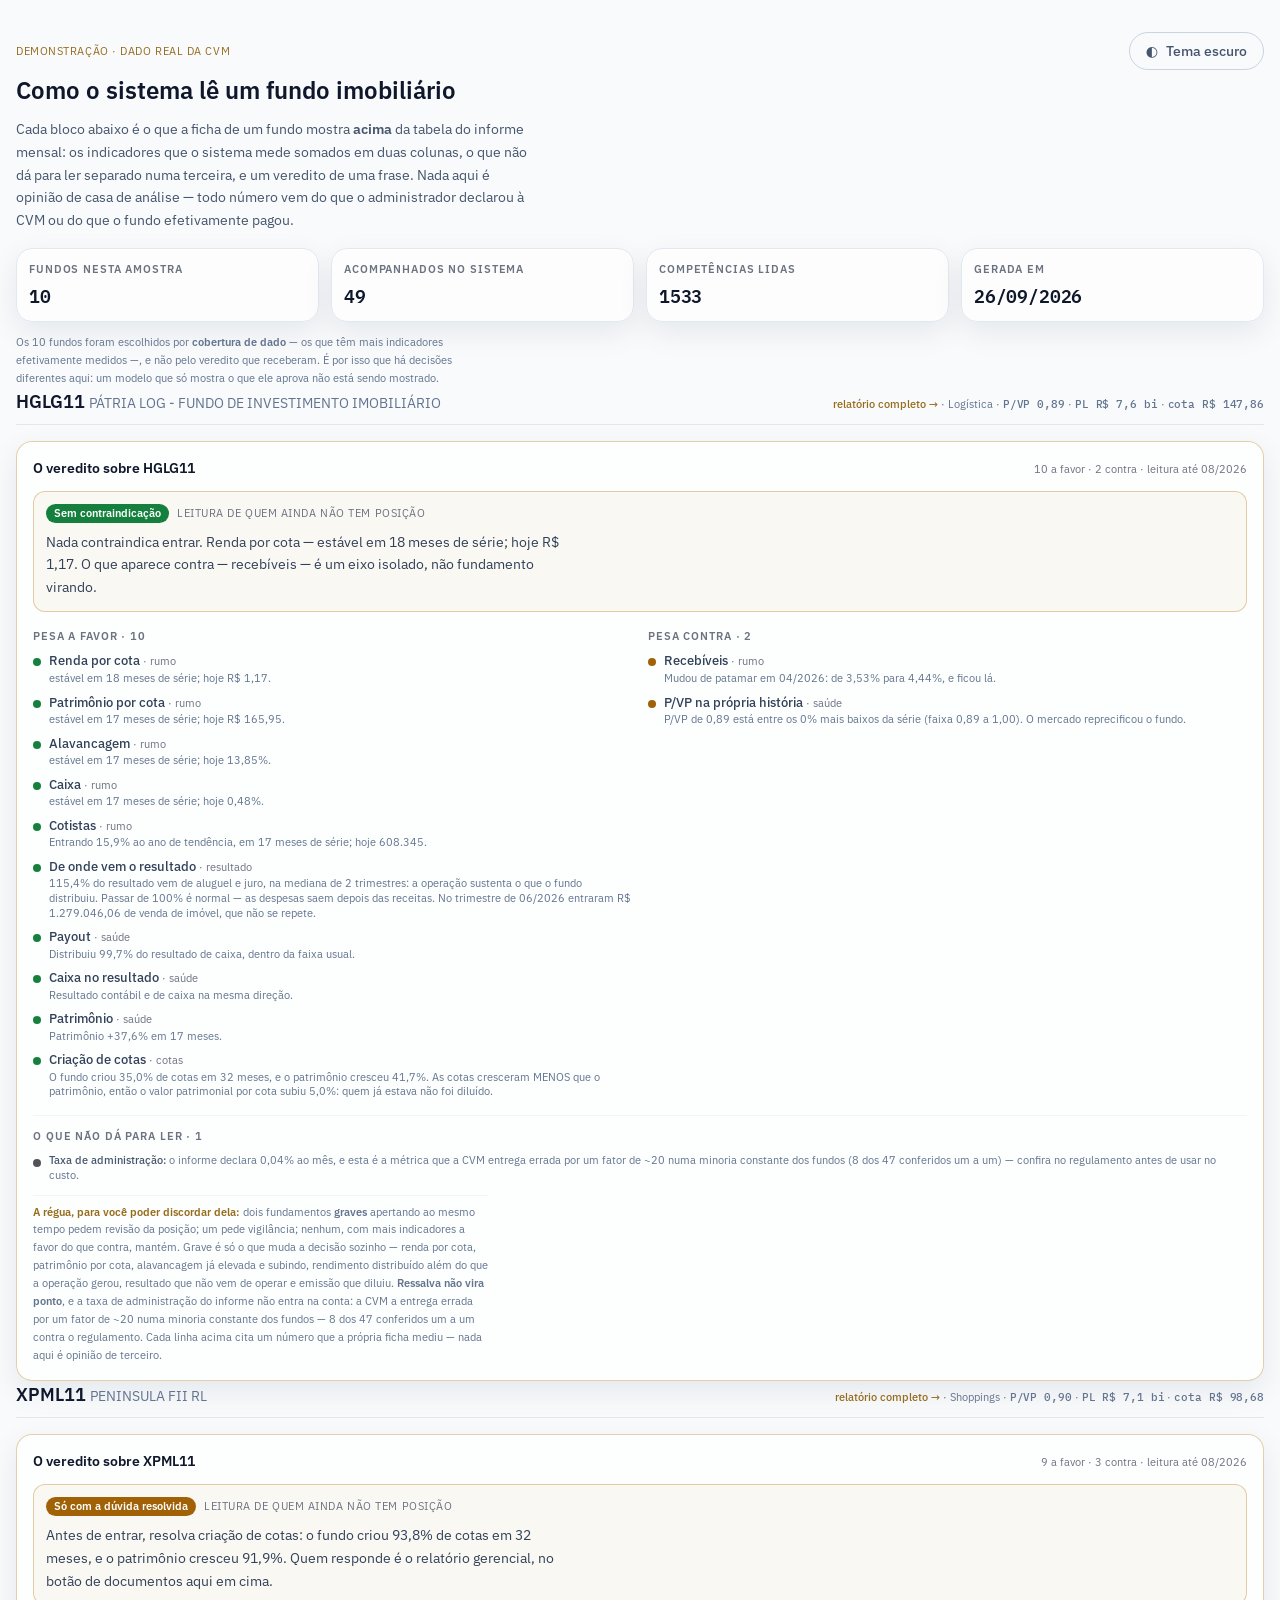
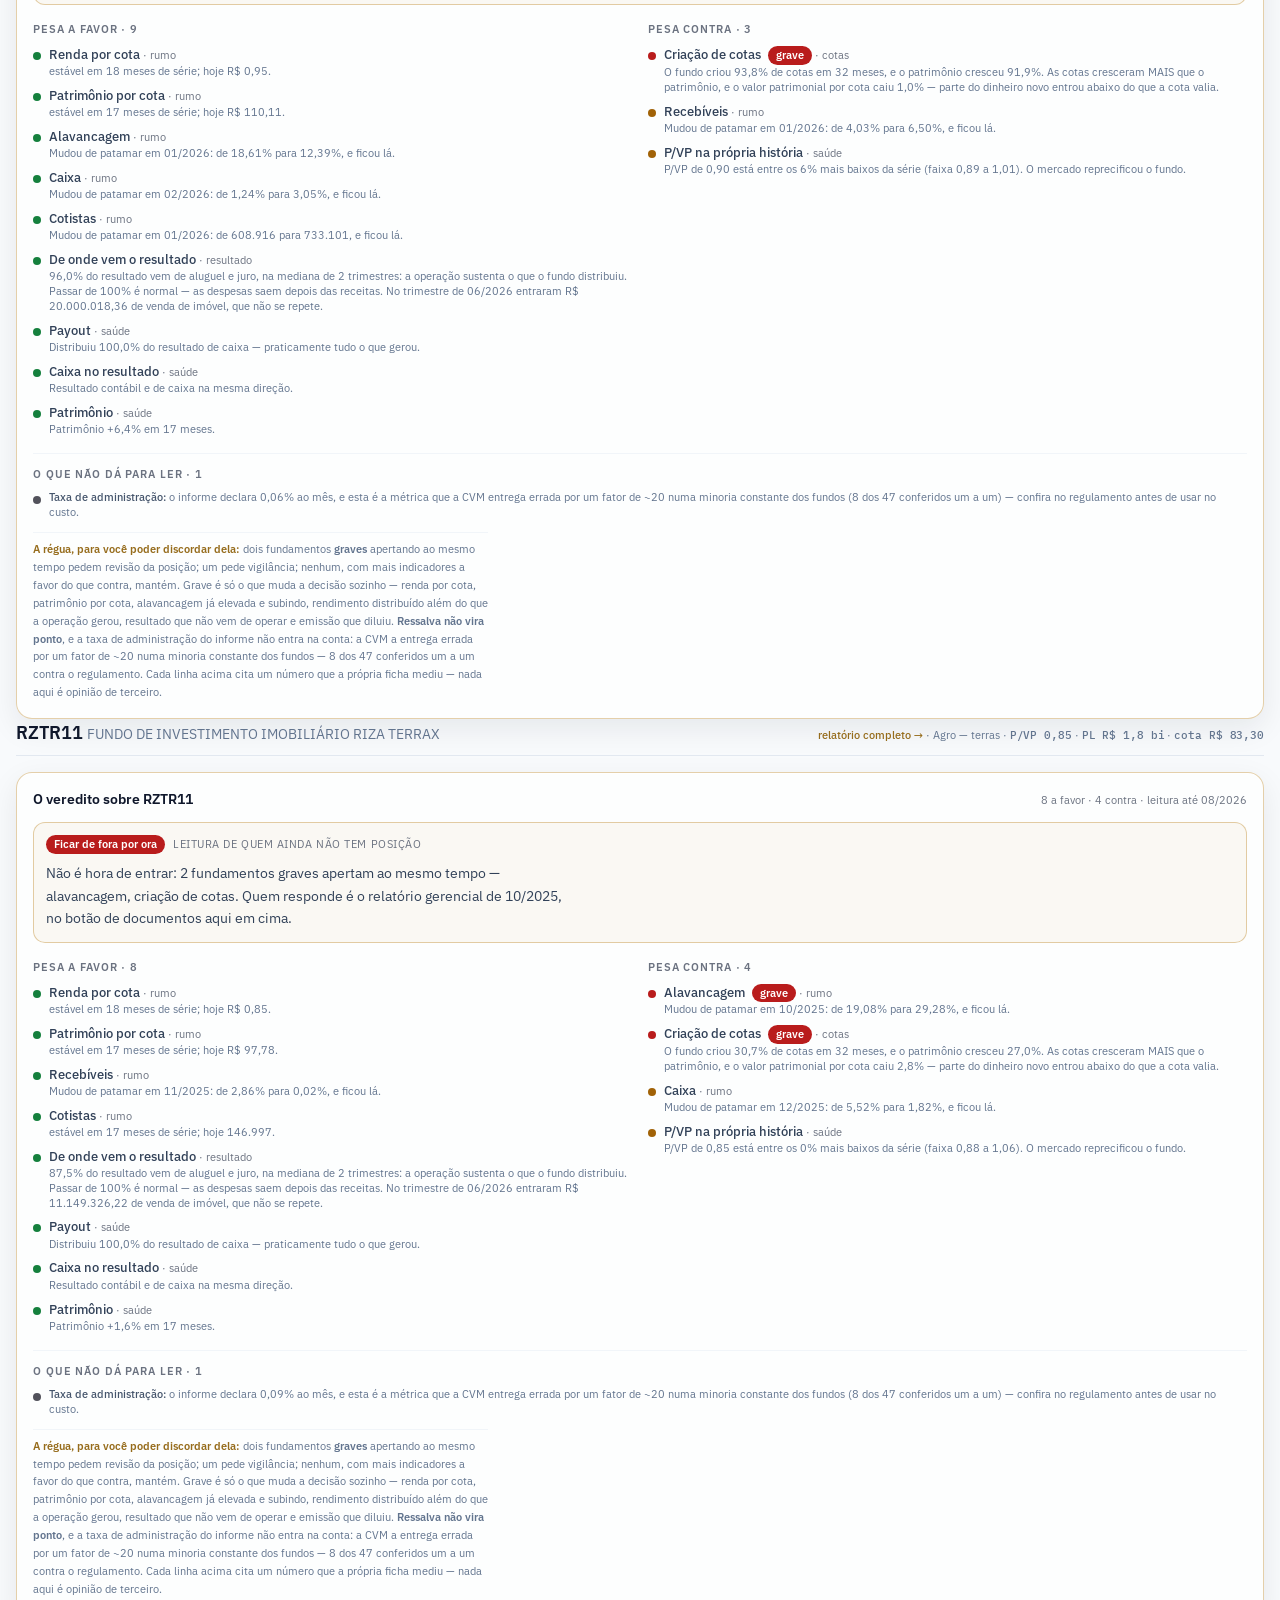
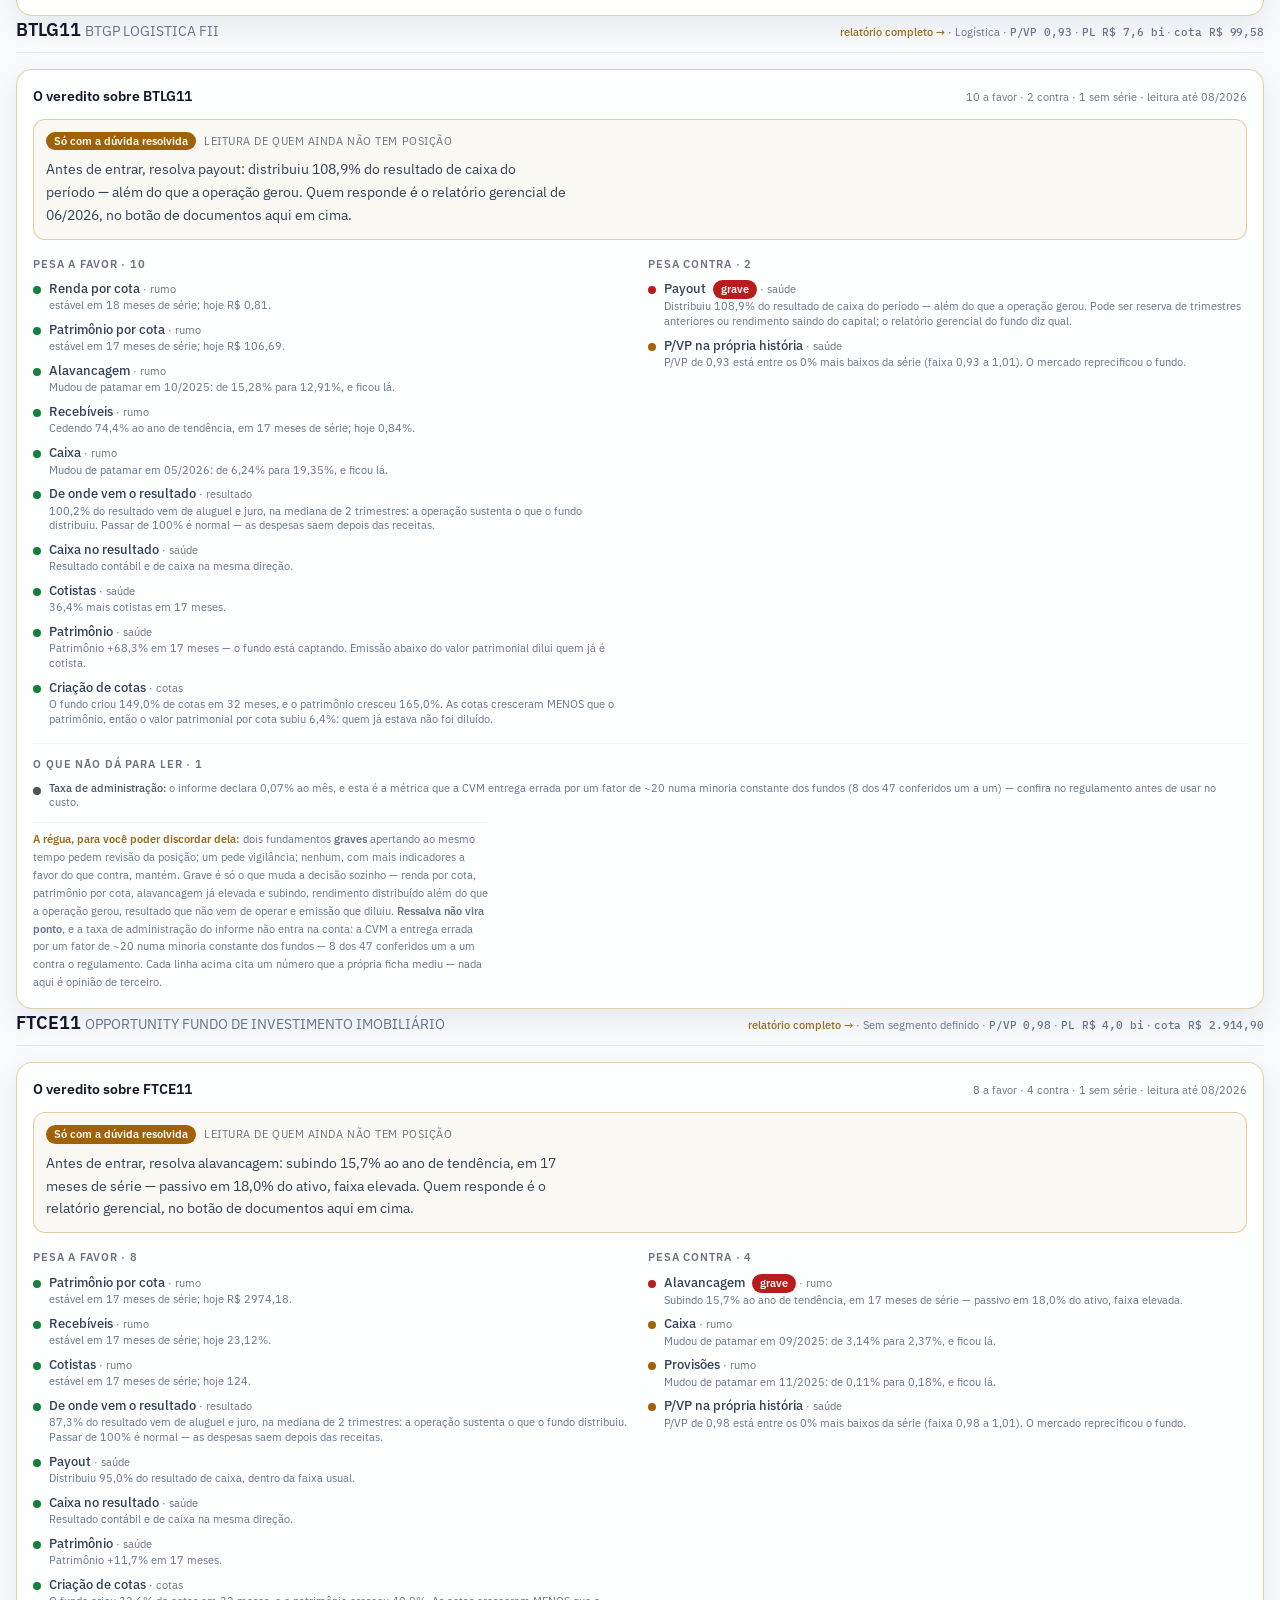
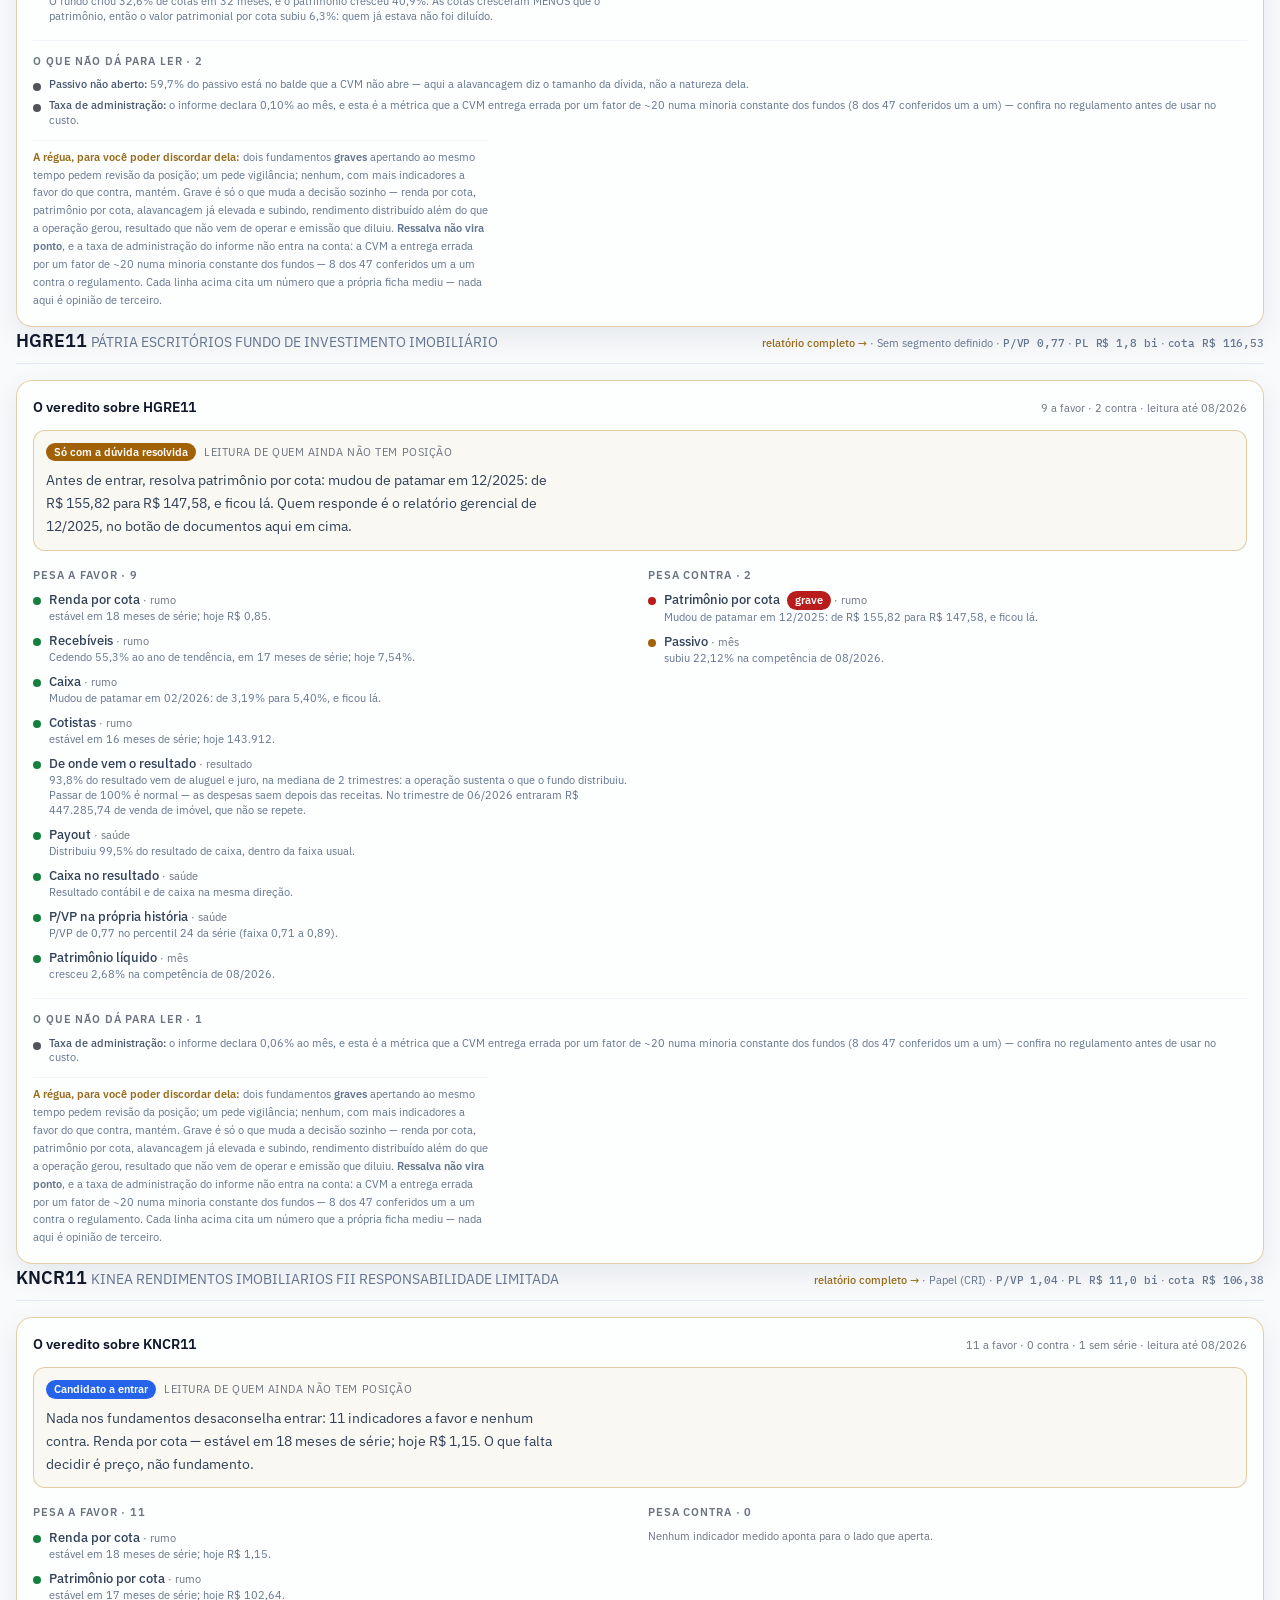
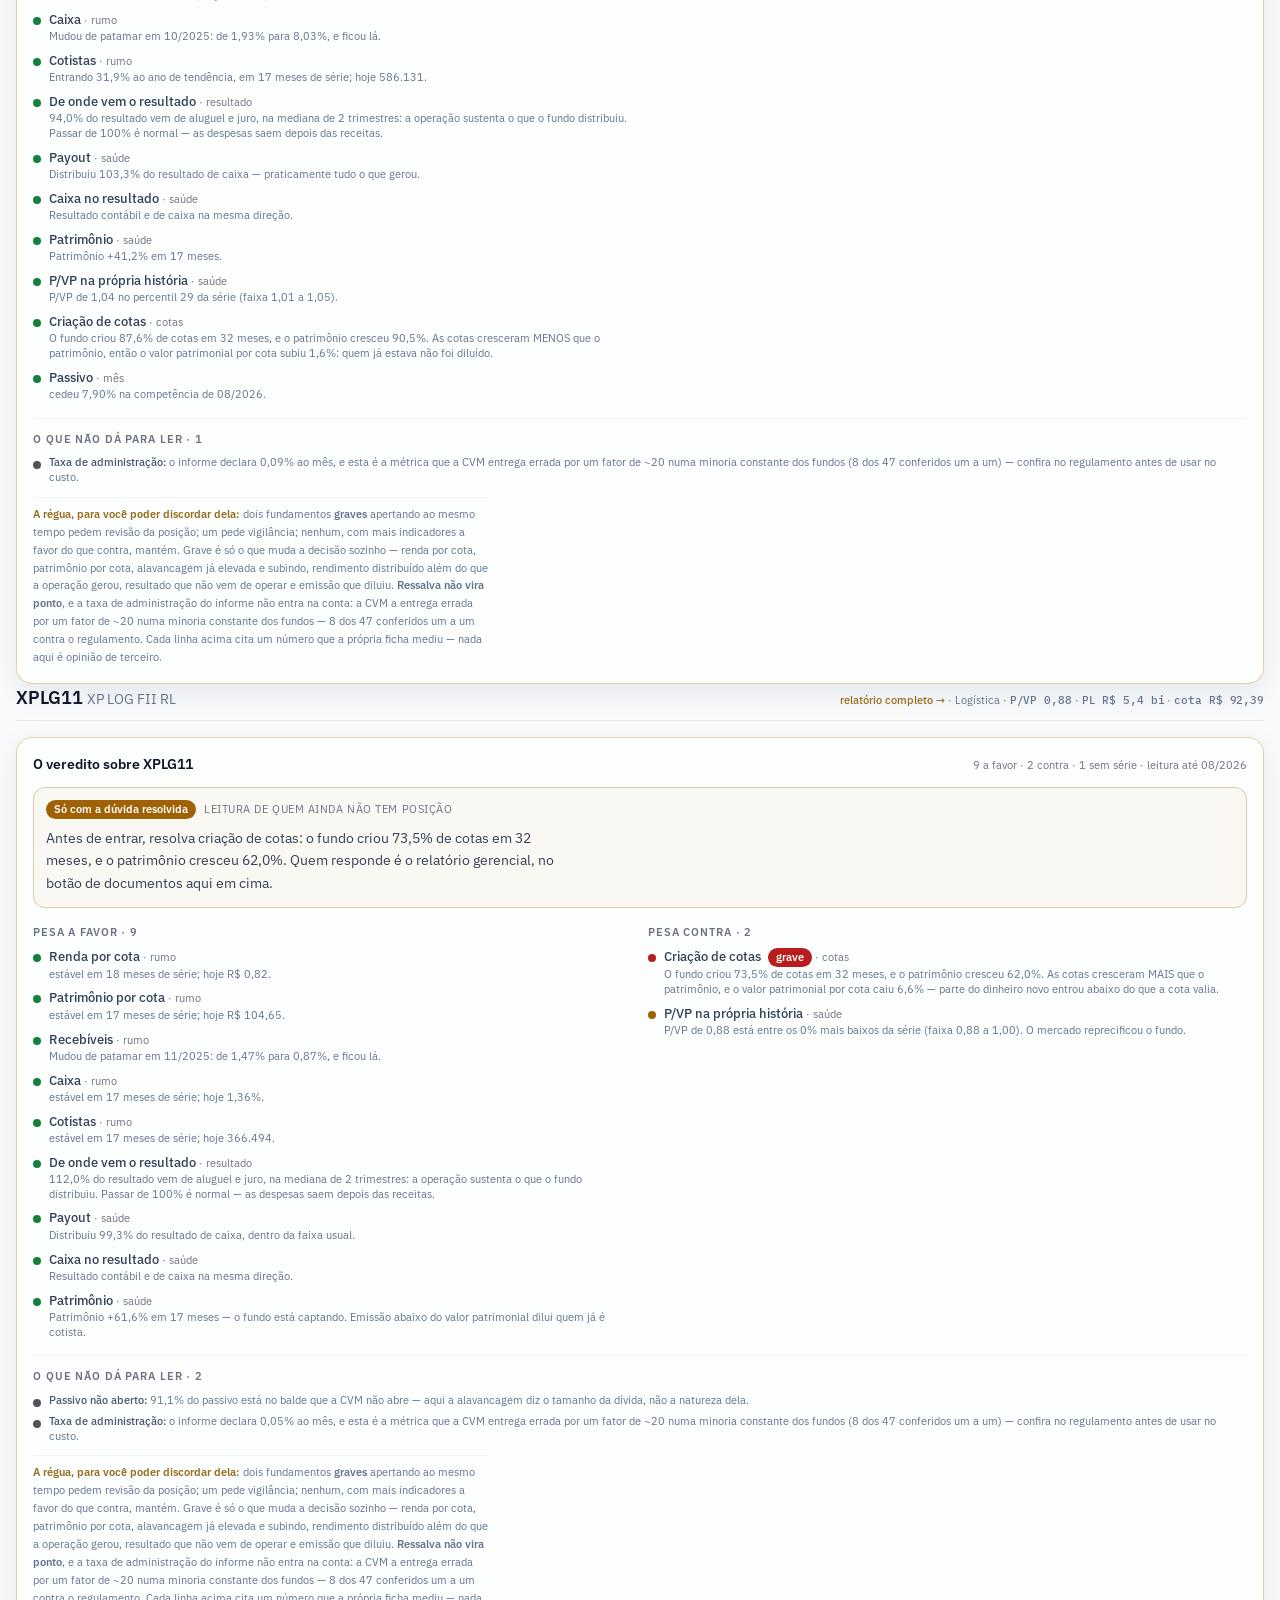
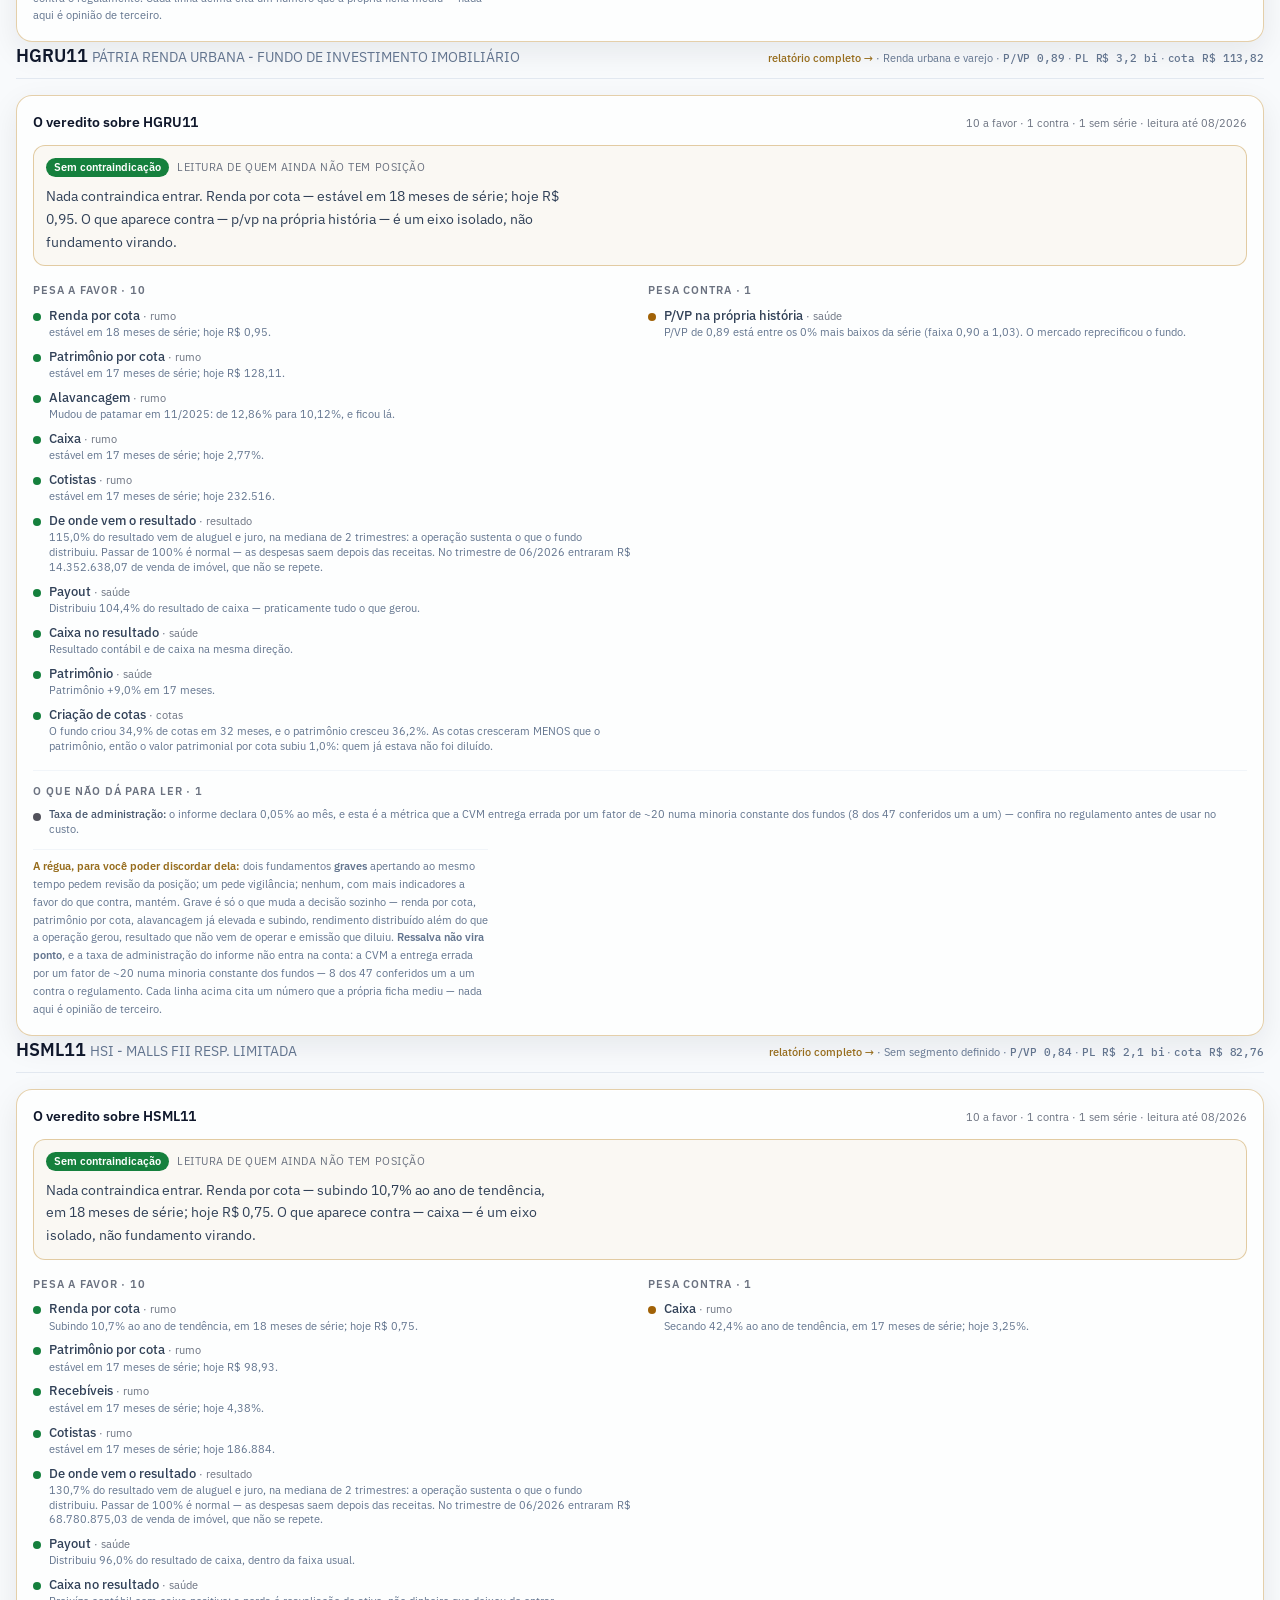
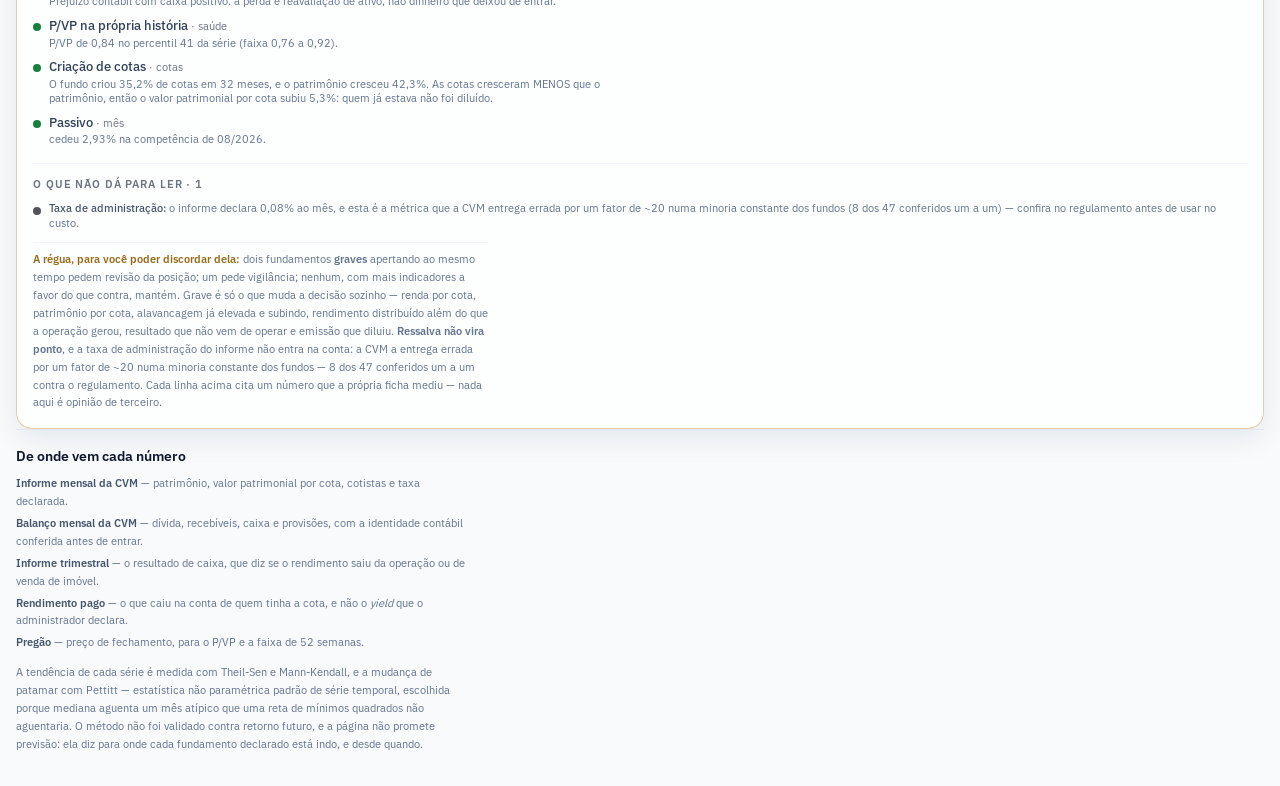
==== commit 7584cb34: "Botão de tema claro/escuro nas onze páginas A escolha fica no navegador de quem lê; sem escolha, seg" ====
--- a/index.html
+++ b/index.html
@@ -8,11 +8,51 @@
   
   <link rel="stylesheet" href="assets/app.css">
   
+  
+<script>
+  (function () {
+    var gerada = document.documentElement.classList.contains('dark');
+    try {
+      var salvo = localStorage.getItem('tema');
+      var escuro = salvo === 'escuro' ||
+        (!salvo && (gerada || window.matchMedia('(prefers-color-scheme: dark)').matches));
+      document.documentElement.classList.toggle('dark', escuro);
+    } catch (e) {}
+    window.alternarTema = function () {
+      var escuro = document.documentElement.classList.toggle('dark');
+      try { localStorage.setItem('tema', escuro ? 'escuro' : 'claro'); } catch (e) {}
+      if (window.Paleta && window.Paleta.repintar) window.Paleta.repintar();
+      var rotulo = document.getElementById('rotulo-tema');
+      if (rotulo) rotulo.textContent = escuro ? 'Tema claro' : 'Tema escuro';
+    };
+  })();
+</script>
+
 </head>
 <body class="bg-slate-50">
   <main class="mx-auto max-w-5xl px-4 py-8">
     <header class="mb-8">
-      <p class="text-rotulo uppercase tracking-wider text-brand-texto">Demonstração · dado real da CVM</p>
+      <div class="flex flex-wrap items-center justify-between gap-2">
+        <p class="text-rotulo uppercase tracking-wider text-brand-texto">Demonstração · dado real da CVM</p>
+        
+<button type="button" onclick="alternarTema()"
+        class="btn btn-linha shrink-0"
+        aria-label="Alternar entre tema claro e escuro">
+  <span aria-hidden="true">◐</span>
+  <span id="rotulo-tema" class="ml-1">Tema escuro</span>
+</button>
+<script>
+  // O rótulo nasce dizendo "Tema escuro" para quem abre no claro; se a página já abriu no
+  // escuro, ele é corrigido aqui — o script do topo roda antes deste elemento existir.
+  (function () {
+    var rotulo = document.getElementById('rotulo-tema');
+    if (rotulo && document.documentElement.classList.contains('dark')) {
+      rotulo.textContent = 'Tema claro';
+    }
+  })();
+</script>
+
+      </div>
       <h1 class="mt-1 text-2xl font-semibold text-slate-900">Como o sistema lê um fundo imobiliário</h1>
       <p class="mt-3 max-w-prose text-sm leading-relaxed text-slate-600">
         Cada bloco abaixo é o que a ficha de um fundo mostra <strong>acima</strong> da tabela do informe
